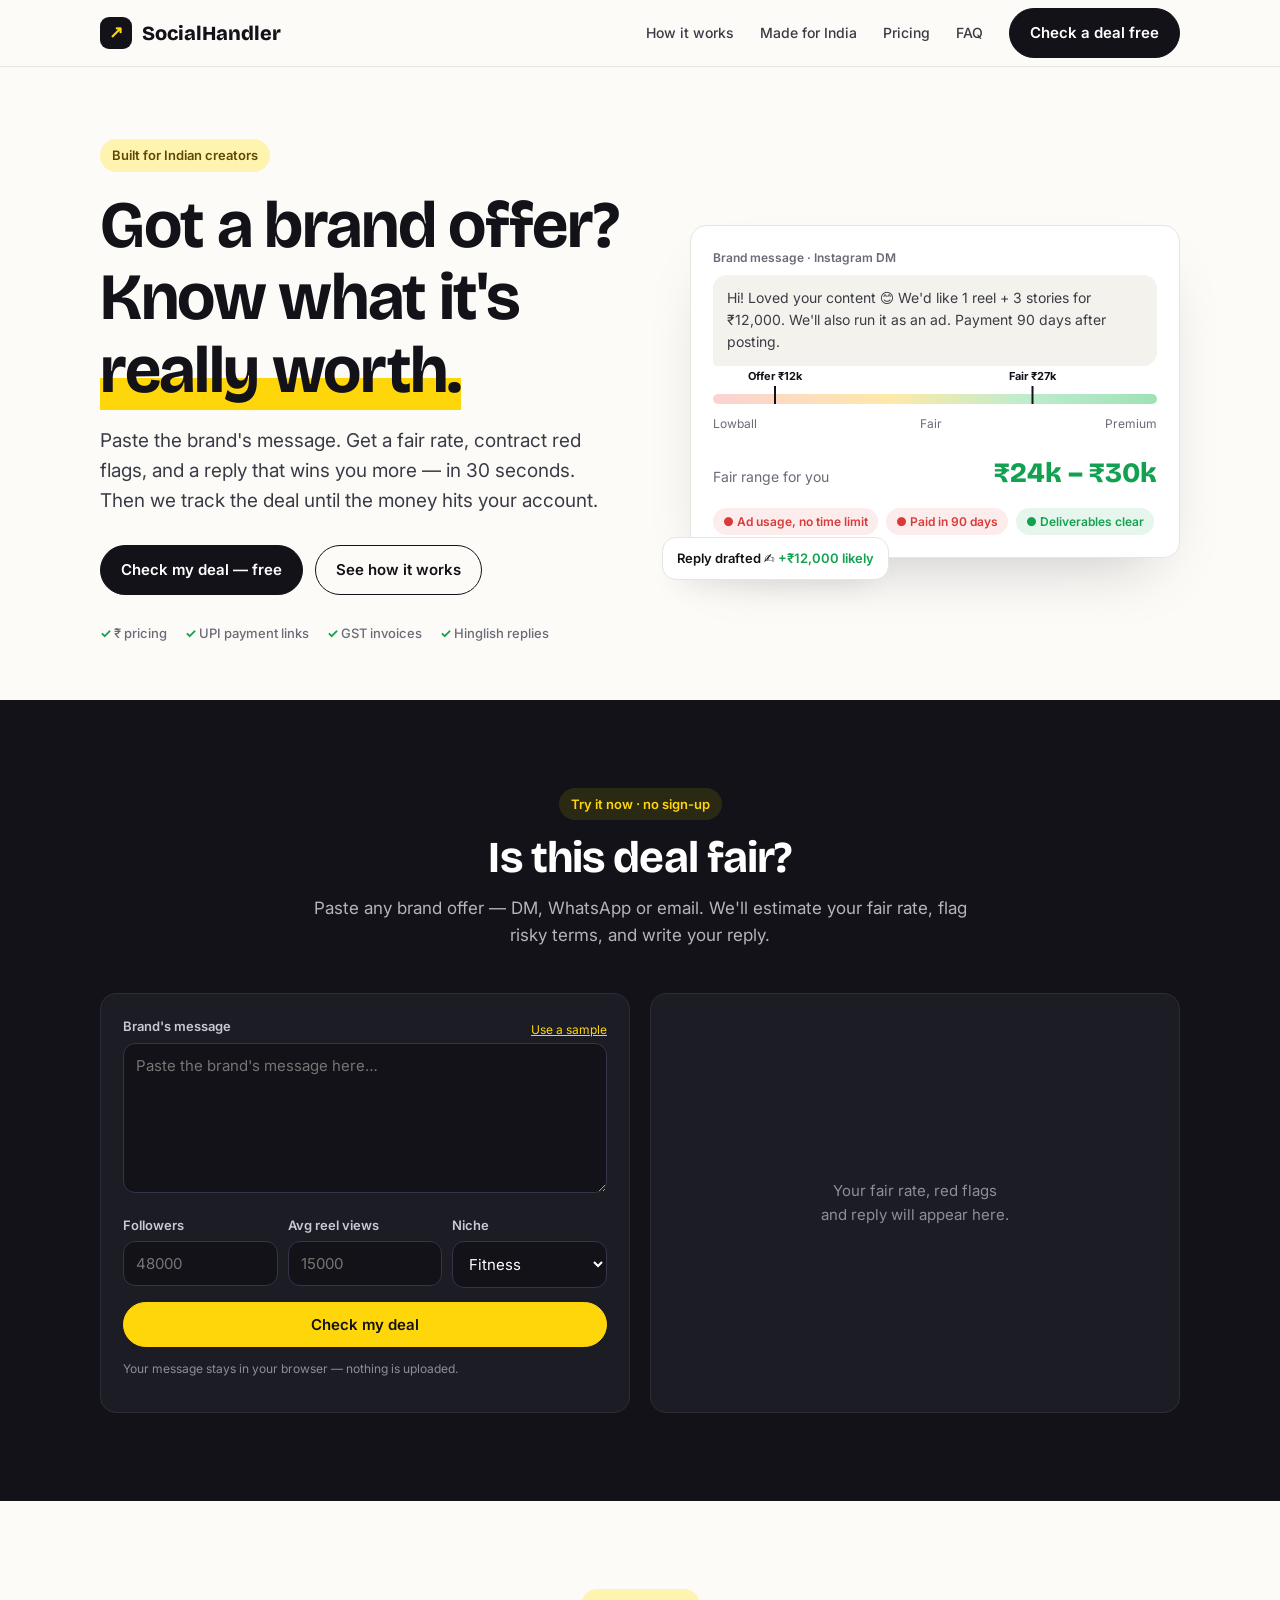
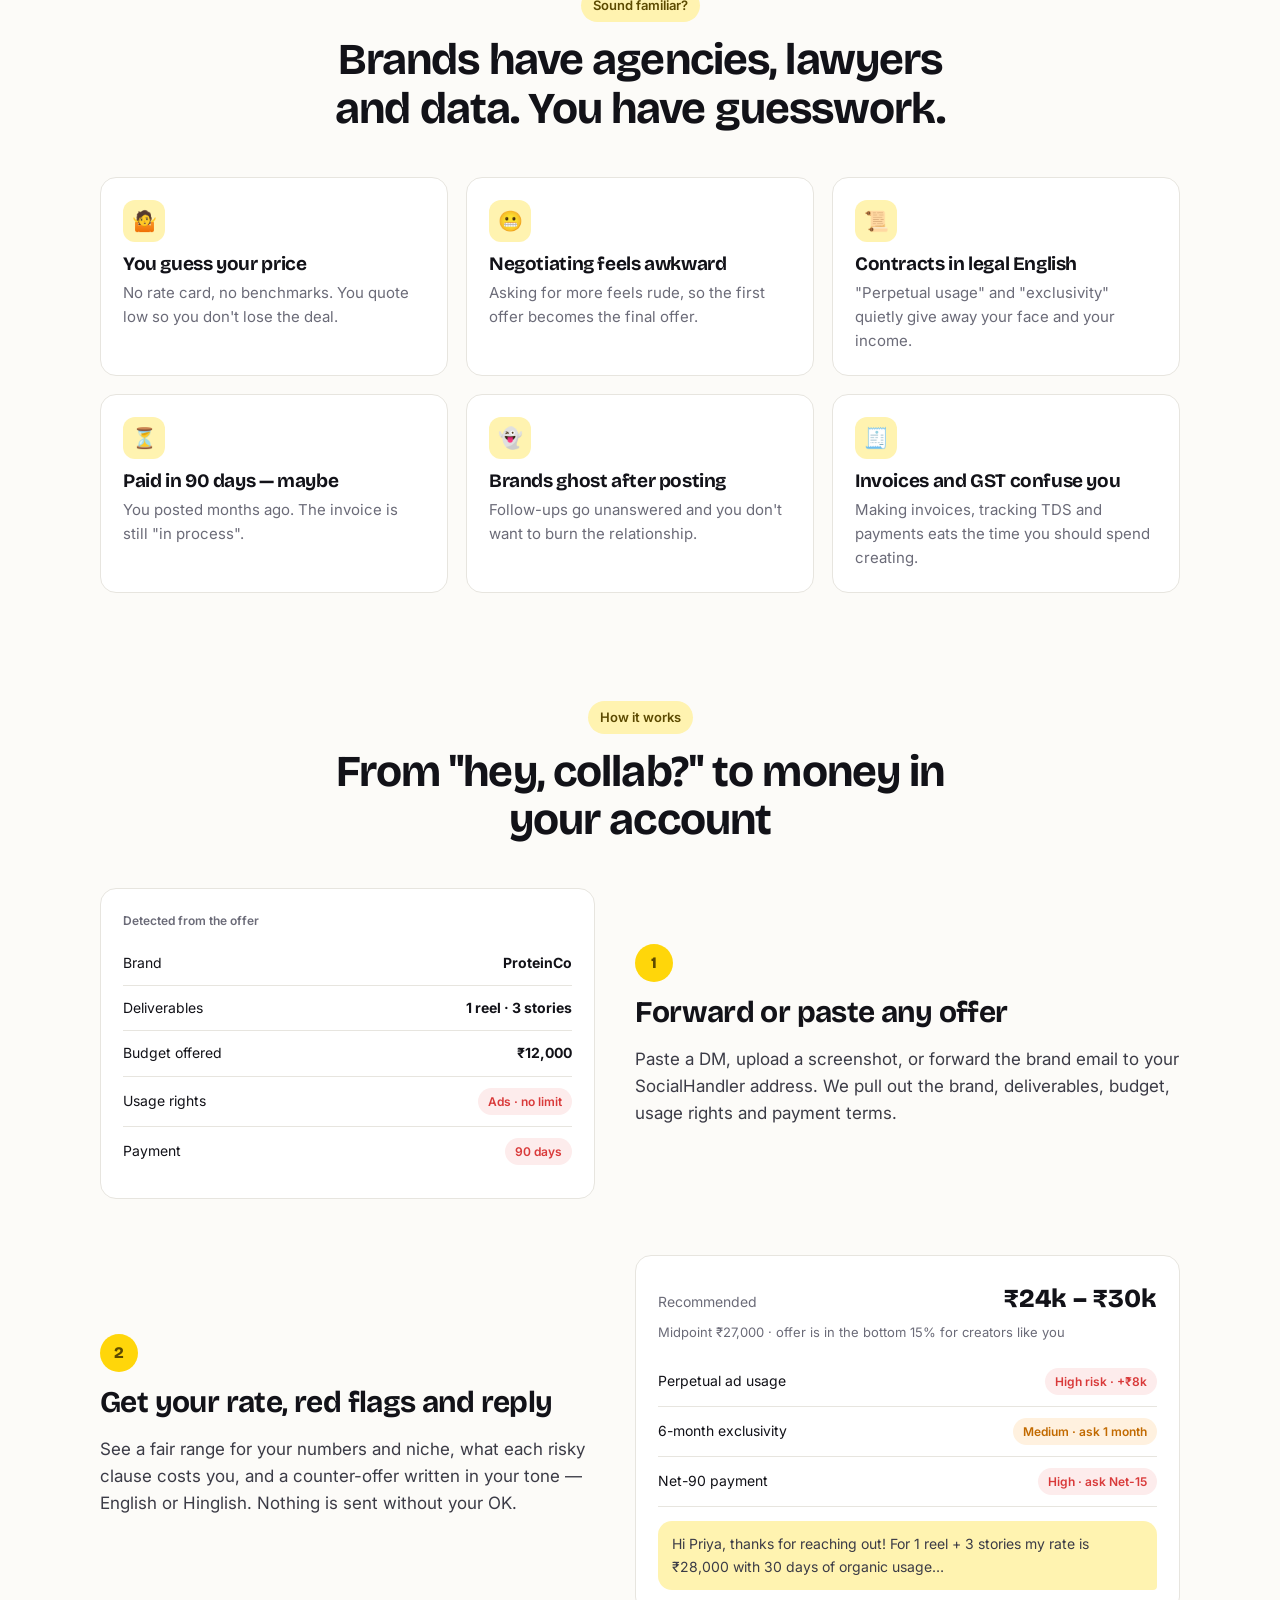
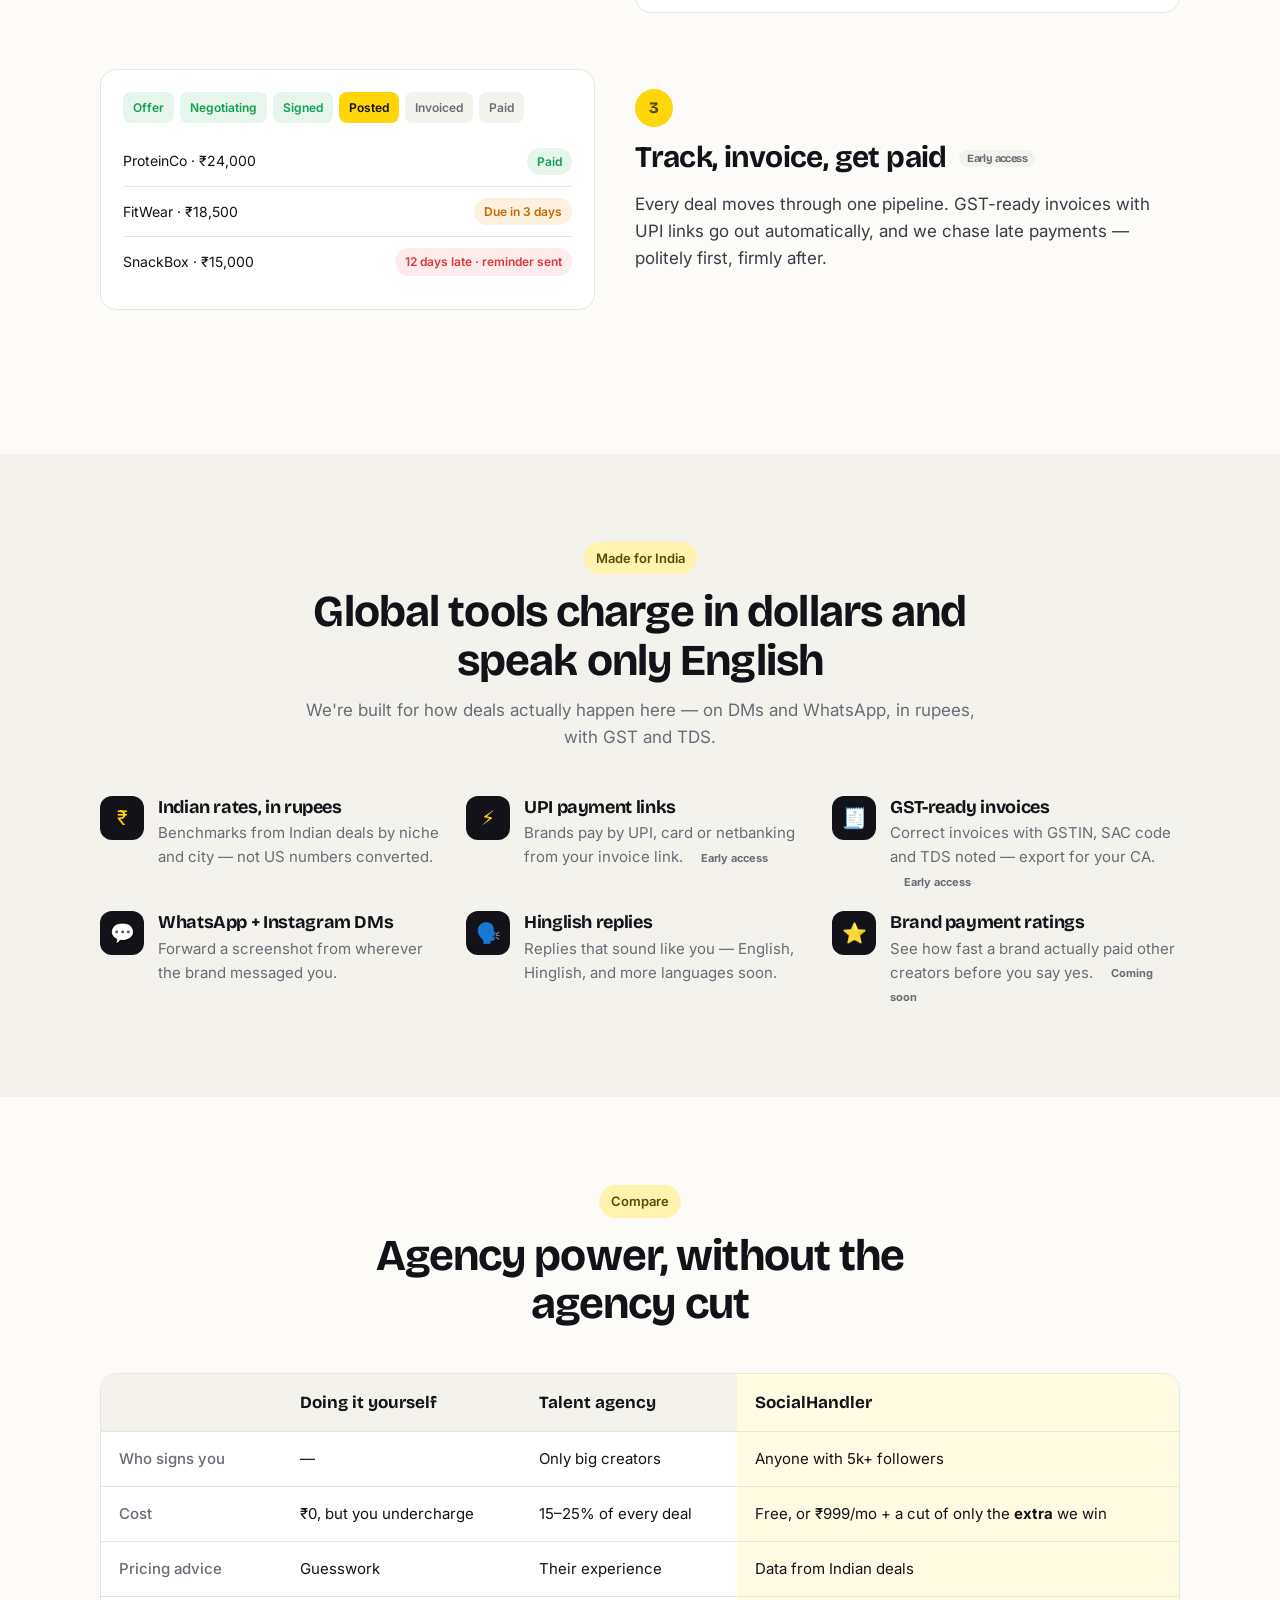
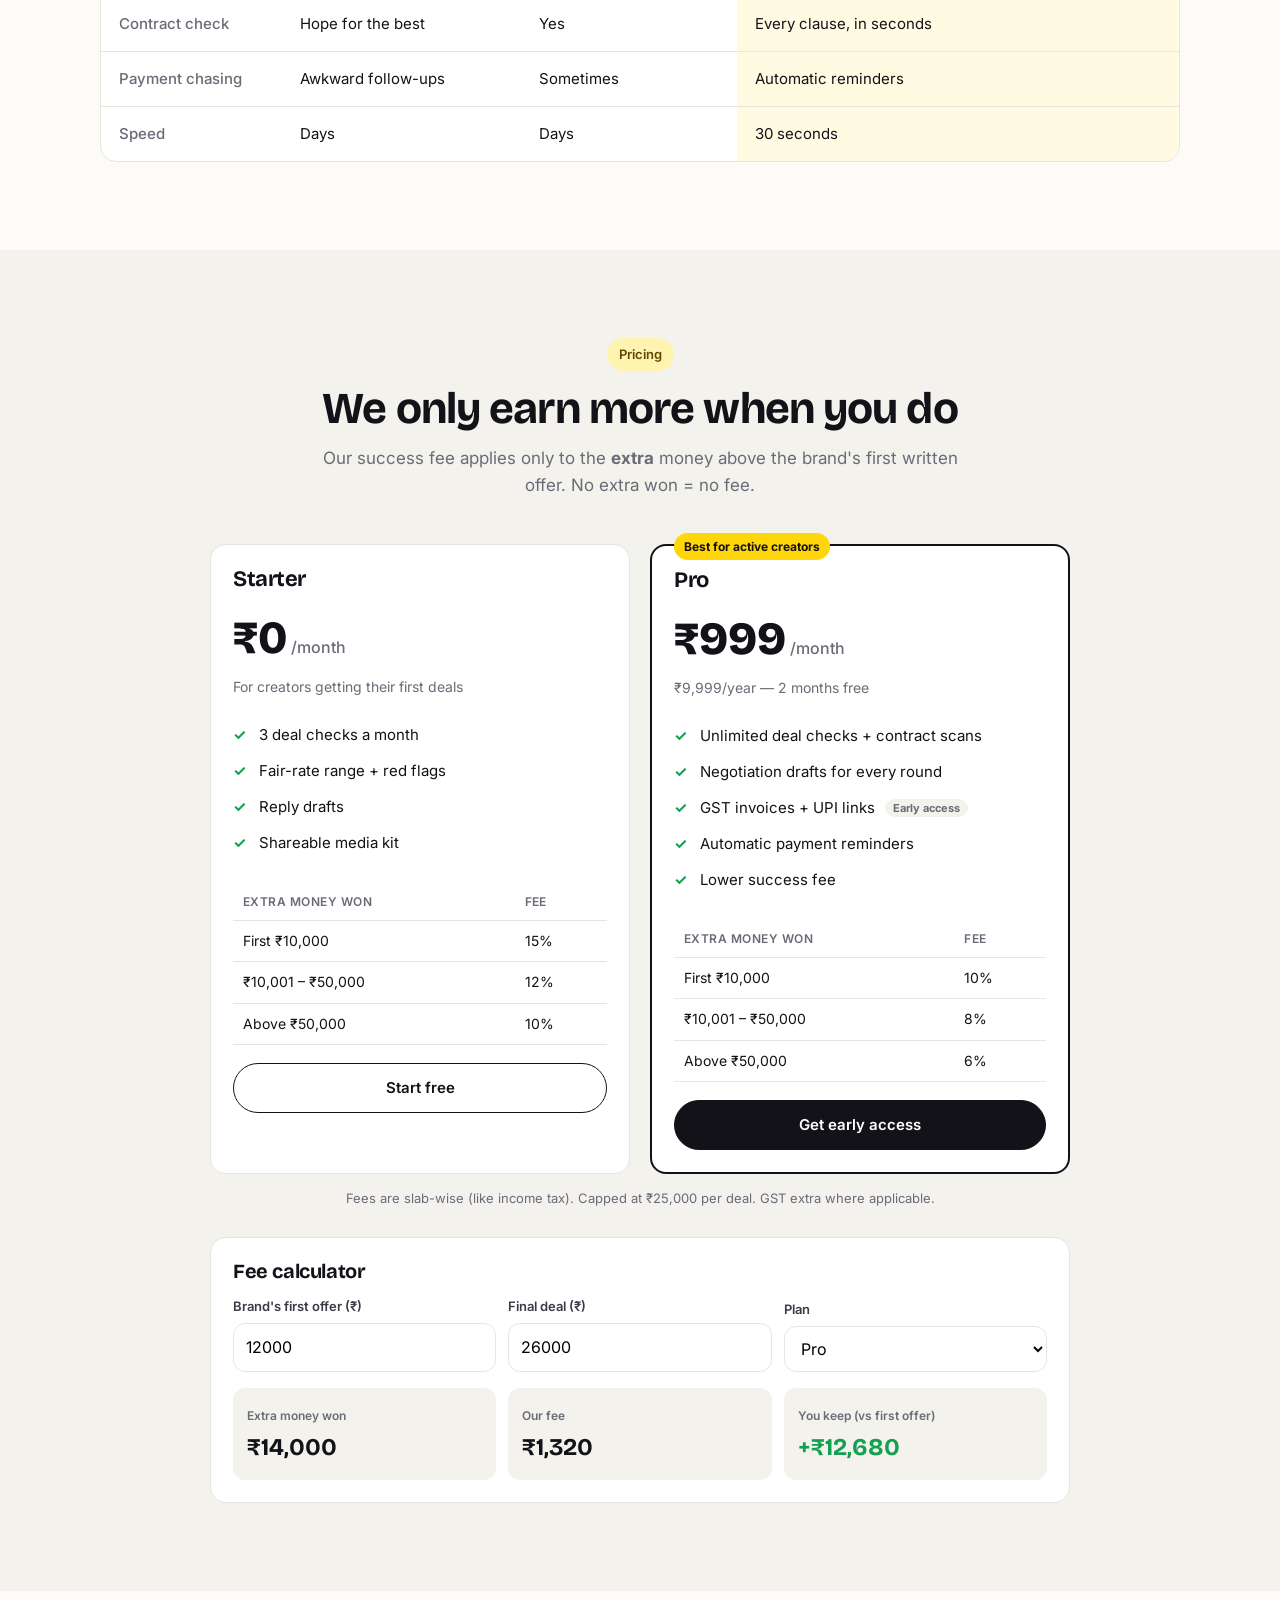
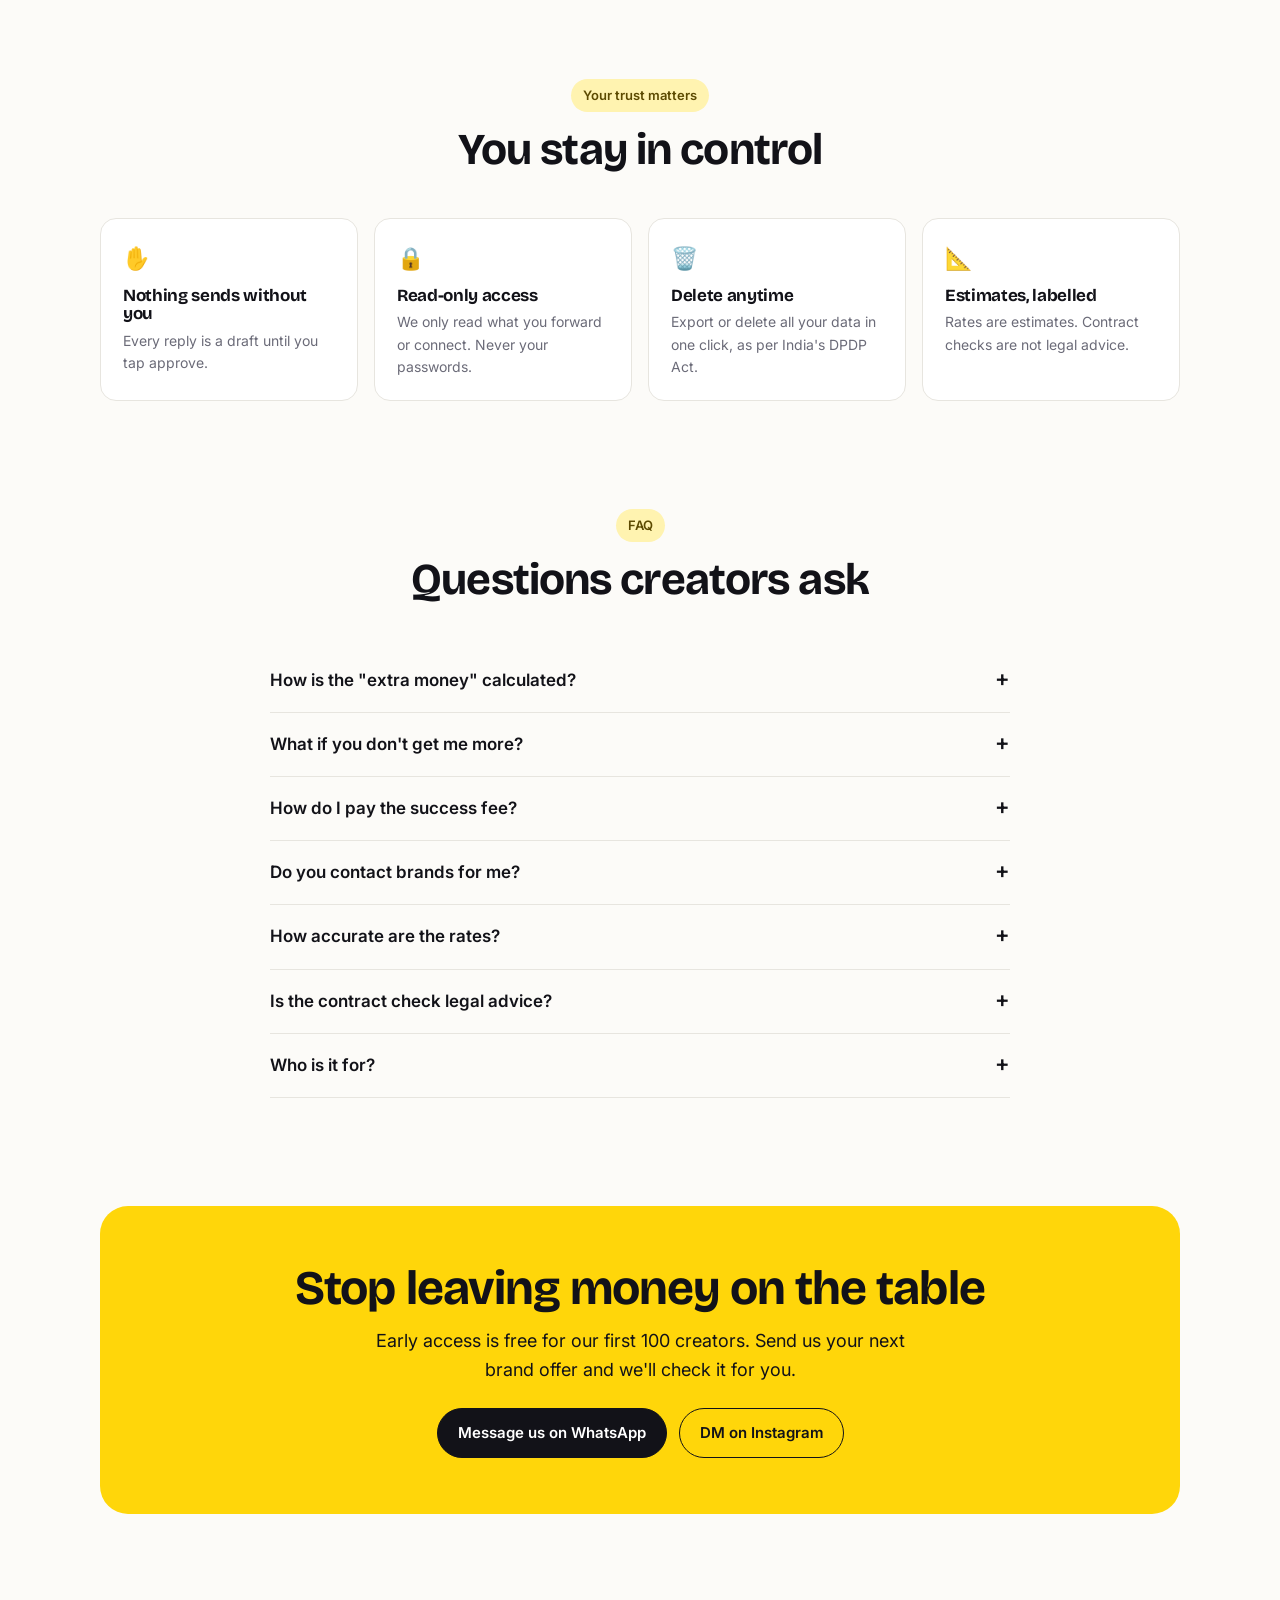
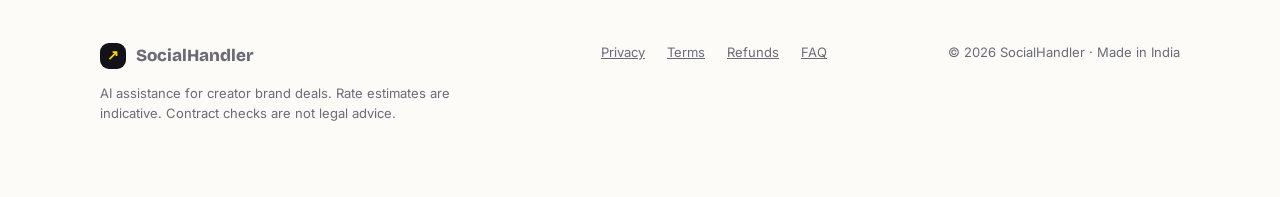
==== index.html @ 7531df29 "SocialHandler landing page with live deal checker Co-Authored-By: Claude Opus 5.5 <noreply@anthropic" ====
<!doctype html>
<html lang="en">
<head>
<meta charset="utf-8">
<meta name="viewport" content="width=device-width,initial-scale=1">
<title>SocialHandler — Your AI manager for brand deals</title>
<meta name="description" content="Paste a brand's offer. Get a fair rate, contract red flags and a reply that wins more — built for Indian creators. ₹ pricing, UPI, GST invoices, Hinglish.">
<link rel="preconnect" href="https://fonts.googleapis.com">
<link rel="preconnect" href="https://fonts.gstatic.com" crossorigin>
<link href="https://fonts.googleapis.com/css2?family=Bricolage+Grotesque:opsz,wght@12..96,500;12..96,700;12..96,800&family=Inter:wght@400;500;600&display=swap" rel="stylesheet">
<style>
:root{
  --ink:#121218; --ink2:#3b3b46; --mute:#6b6b78; --line:#e7e5df;
  --bg:#fcfbf8; --card:#ffffff; --soft:#f4f2ec;
  --y:#ffd60a; --y2:#fff3b0; --yd:#5c4a00;
  --g:#12a150; --gbg:#e6f6ec; --r:#d93a3a; --rbg:#fdecec; --o:#c26a00; --obg:#fff1df;
  --rad:16px;
}
*{box-sizing:border-box}
html{scroll-behavior:smooth}
body{margin:0;font-family:Inter,system-ui,sans-serif;color:var(--ink);background:var(--bg);line-height:1.6;-webkit-font-smoothing:antialiased}
h1,h2,h3{font-family:"Bricolage Grotesque",Inter,sans-serif;line-height:1.1;margin:0;letter-spacing:-.02em}
a{color:inherit}
.wrap{max-width:1120px;margin:0 auto;padding:0 20px}
.btn{display:inline-flex;align-items:center;gap:8px;font-weight:600;font-size:15px;padding:12px 20px;border-radius:999px;text-decoration:none;border:1.5px solid var(--ink);cursor:pointer;background:transparent;color:var(--ink);font-family:inherit}
.btn.pri{background:var(--ink);color:#fff}
.btn.pri:hover{background:#2a2a34}
.btn.y{background:var(--y);border-color:var(--y);color:var(--ink)}
.btn:hover{transform:translateY(-1px)}
.eyebrow{display:inline-block;font-size:13px;font-weight:600;padding:6px 12px;border-radius:999px;background:var(--y2);color:var(--yd)}
.hl{background:linear-gradient(transparent 60%,var(--y) 60%)}
section{padding:88px 0}
.sec-h{max-width:680px;margin:0 auto 44px;text-align:center}
.sec-h h2{font-size:clamp(30px,4vw,44px);margin:14px 0 12px}
.sec-h p{color:var(--mute);font-size:17px;margin:0}
.card{background:var(--card);border:1px solid var(--line);border-radius:var(--rad);padding:22px}
.chip{display:inline-flex;align-items:center;gap:6px;font-size:12px;font-weight:600;padding:4px 10px;border-radius:999px}
.chip.hi{background:var(--rbg);color:var(--r)} .chip.md{background:var(--obg);color:var(--o)} .chip.lo{background:var(--gbg);color:var(--g)}
.grid3{display:grid;grid-template-columns:repeat(3,1fr);gap:18px}
.grid2{display:grid;grid-template-columns:1fr 1fr;gap:18px}

/* nav */
nav{position:sticky;top:0;z-index:20;background:rgba(252,251,248,.88);backdrop-filter:saturate(1.4) blur(10px);border-bottom:1px solid var(--line)}
nav .wrap{display:flex;align-items:center;justify-content:space-between;height:66px}
.logo{display:flex;align-items:center;gap:10px;font-family:"Bricolage Grotesque";font-weight:800;font-size:20px;text-decoration:none}
.logo i{width:32px;height:32px;border-radius:9px;background:var(--ink);display:grid;place-items:center;font-style:normal;color:var(--y);font-size:17px}
.nl{display:flex;gap:26px;align-items:center;font-size:14px;font-weight:500}
.nl a{text-decoration:none;color:var(--ink2)}
.nl a:hover{color:var(--ink)}

/* hero */
.hero{padding:72px 0 56px}
.hero .wrap{display:grid;grid-template-columns:1.05fr .95fr;gap:48px;align-items:center}
.hero h1{font-size:clamp(40px,5.6vw,66px);margin:18px 0}
.hero p.lead{font-size:19px;color:var(--ink2);max-width:520px;margin:0 0 28px}
.cta-row{display:flex;gap:12px;flex-wrap:wrap}
.trust-row{display:flex;gap:18px;flex-wrap:wrap;margin-top:28px;font-size:13px;color:var(--mute);font-weight:500}
.trust-row span::before{content:"✓ ";color:var(--g);font-weight:700}
.hero-card{position:relative}
.hero-card .card{box-shadow:0 30px 60px -30px rgba(18,18,24,.25)}
.msg{background:var(--soft);border-radius:14px 14px 14px 4px;padding:12px 14px;font-size:14px;color:var(--ink2)}
.range-bar{position:relative;height:10px;border-radius:99px;background:linear-gradient(90deg,#fbd2d2 0%,#ffe9a8 40%,#bfeccd 70%,#9ee2b6 100%);margin:28px 0 10px}
.range-bar .pin{position:absolute;top:-26px;transform:translateX(-50%);font-size:11px;font-weight:700;white-space:nowrap}
.range-bar .pin::after{content:"";position:absolute;left:50%;top:18px;width:2px;height:18px;background:var(--ink);transform:translateX(-50%)}
.float{position:absolute;background:#fff;border:1px solid var(--line);border-radius:14px;padding:10px 14px;font-size:13px;font-weight:600;box-shadow:0 14px 30px -18px rgba(0,0,0,.3)}

/* checker */
#checker{background:var(--ink);color:#fff}
#checker .sec-h p{color:#b4b4c0}
#checker .eyebrow{background:#2a2a14;color:var(--y)}
.ck{display:grid;grid-template-columns:1fr 1fr;gap:20px}
.ck .pane{background:#1c1c25;border:1px solid #2c2c38;border-radius:var(--rad);padding:22px}
.ck label{display:block;font-size:13px;font-weight:600;color:#c9c9d4;margin:0 0 6px}
.ck textarea,.ck input,.ck select{width:100%;font-family:inherit;font-size:15px;color:#fff;background:#121218;border:1px solid #34344a;border-radius:12px;padding:12px}
.ck textarea{min-height:150px;resize:vertical}
.ck textarea:focus,.ck input:focus,.ck select:focus{outline:2px solid var(--y);border-color:transparent}
.row3{display:grid;grid-template-columns:1fr 1fr 1fr;gap:10px;margin:14px 0}
.sample{font-size:12px;color:var(--y);background:none;border:0;cursor:pointer;padding:0;font-family:inherit;text-decoration:underline}
.res-empty{display:grid;place-items:center;height:100%;min-height:300px;text-align:center;color:#8d8d9c;font-size:15px}
.big{font-family:"Bricolage Grotesque";font-size:34px;font-weight:800}
.kv{display:flex;justify-content:space-between;font-size:14px;color:#c9c9d4;padding:6px 0}
.kv b{color:#fff}
.flag{display:flex;gap:10px;align-items:flex-start;font-size:14px;padding:10px 12px;border-radius:12px;background:#24242f;margin-bottom:8px}
.reply{background:#121218;border:1px solid #34344a;border-radius:12px;padding:14px;font-size:14px;white-space:pre-wrap;color:#e8e8ef}
.tabs{display:flex;gap:6px;margin:16px 0 8px}
.tabs button{font-family:inherit;font-size:12px;font-weight:600;padding:6px 12px;border-radius:99px;border:1px solid #3a3a4c;background:transparent;color:#c9c9d4;cursor:pointer}
.tabs button.on{background:var(--y);color:var(--ink);border-color:var(--y)}
.note{font-size:12px;color:#8d8d9c;margin-top:12px}
.err{color:#ff8080;font-size:13px;margin-top:8px;display:none}

/* pains */
.pain h3{font-size:19px;margin:12px 0 6px}
.pain p{color:var(--mute);font-size:15px;margin:0}
.pain .ic{width:42px;height:42px;border-radius:12px;background:var(--y2);display:grid;place-items:center;font-size:20px}

/* steps */
.step{display:grid;grid-template-columns:1fr 1.1fr;gap:40px;align-items:center;margin-bottom:56px}
.step:nth-child(even) .txt{order:2}
.step .num{font-family:"Bricolage Grotesque";font-weight:800;color:var(--yd);background:var(--y);width:38px;height:38px;border-radius:50%;display:grid;place-items:center}
.step h3{font-size:30px;margin:14px 0 10px}
.step p{color:var(--ink2);font-size:17px}
.pipe{display:flex;gap:6px;flex-wrap:wrap}
.pipe span{font-size:12px;font-weight:600;padding:6px 10px;border-radius:8px;background:var(--soft);color:var(--mute)}
.pipe span.done{background:var(--gbg);color:var(--g)} .pipe span.now{background:var(--y);color:var(--ink)}
.li{display:flex;justify-content:space-between;align-items:center;padding:11px 0;border-bottom:1px solid var(--line);font-size:14px}
.li:last-child{border:0}

/* india */
#india{background:var(--soft)}
.feat{display:flex;gap:14px}
.feat .ic{flex:none;width:44px;height:44px;border-radius:12px;background:var(--ink);color:var(--y);display:grid;place-items:center;font-size:20px}
.feat h3{font-size:18px;margin:2px 0 4px}
.feat p{margin:0;color:var(--mute);font-size:15px}

/* compare */
table.cmp{width:100%;border-collapse:separate;border-spacing:0;background:#fff;border:1px solid var(--line);border-radius:var(--rad);overflow:hidden;font-size:15px}
.cmp th,.cmp td{padding:15px 18px;text-align:left;border-bottom:1px solid var(--line)}
.cmp tr:last-child td{border-bottom:0}
.cmp th{font-family:"Bricolage Grotesque";font-size:17px;background:var(--soft)}
.cmp th.us,.cmp td.us{background:#fffbe3}
.cmp td:first-child{color:var(--mute);font-weight:500}

/* pricing */
.plans{display:grid;grid-template-columns:1fr 1fr;gap:20px;max-width:860px;margin:0 auto}
.plan{position:relative}
.plan.feat2{border:2px solid var(--ink)}
.plan .tag{position:absolute;top:-13px;left:22px;background:var(--y);font-size:12px;font-weight:700;padding:4px 10px;border-radius:99px}
.plan h3{font-size:22px}
.price{font-family:"Bricolage Grotesque";font-size:46px;font-weight:800;margin:10px 0 2px}
.price small{font-size:16px;color:var(--mute);font-weight:500;font-family:Inter}
.plan ul{padding:0;list-style:none;margin:18px 0 22px;font-size:15px}
.plan li{padding:6px 0 6px 26px;position:relative}
.plan li::before{content:"✓";position:absolute;left:0;color:var(--g);font-weight:700}
.slab{width:100%;border-collapse:collapse;font-size:14px;margin-top:6px}
.slab td,.slab th{padding:9px 10px;border-bottom:1px solid var(--line);text-align:left}
.slab th{font-size:12px;color:var(--mute);font-weight:600;text-transform:uppercase;letter-spacing:.04em}
.calc{max-width:860px;margin:28px auto 0}
.calc .in{display:grid;grid-template-columns:1fr 1fr 1fr;gap:12px;align-items:end}
.calc label{font-size:13px;font-weight:600;color:var(--ink2);display:block;margin-bottom:6px}
.calc input,.calc select{width:100%;font:inherit;padding:11px 12px;border:1px solid var(--line);border-radius:12px;background:#fff}
.calc .out{display:grid;grid-template-columns:repeat(3,1fr);gap:12px;margin-top:16px}
.calc .out div{background:var(--soft);border-radius:12px;padding:14px}
.calc .out span{font-size:12px;color:var(--mute);font-weight:600}
.calc .out b{display:block;font-family:"Bricolage Grotesque";font-size:24px}

/* trust + faq */
.tr{display:grid;grid-template-columns:repeat(4,1fr);gap:16px}
.tr .card h3{font-size:17px;margin:10px 0 6px}
.tr .card p{margin:0;font-size:14px;color:var(--mute)}
details{border-bottom:1px solid var(--line);padding:18px 0}
summary{cursor:pointer;font-weight:600;font-size:17px;list-style:none;display:flex;justify-content:space-between}
summary::after{content:"+";font-size:22px;line-height:1}
details[open] summary::after{content:"–"}
details p{color:var(--ink2);margin:10px 0 0}
.final{background:var(--y);border-radius:28px;padding:56px 28px;text-align:center}
.final h2{font-size:clamp(30px,4.5vw,48px);margin-bottom:12px}
footer{padding:40px 0 60px;font-size:13px;color:var(--mute)}
footer .wrap{display:flex;justify-content:space-between;gap:24px;flex-wrap:wrap}
.ea{font-size:11px;font-weight:700;background:var(--soft);color:var(--mute);padding:2px 8px;border-radius:99px;margin-left:6px;vertical-align:middle}

@media (max-width:900px){
  .hero .wrap,.ck,.step,.grid2,.plans{grid-template-columns:1fr}
  .step:nth-child(even) .txt{order:0}
  .grid3,.tr{grid-template-columns:1fr 1fr}
  .nl a:not(.btn){display:none}
  .float{display:none}
  .calc .in,.calc .out{grid-template-columns:1fr}
}
@media (max-width:560px){
  .grid3,.tr,.row3{grid-template-columns:1fr}
  .nl .btn{padding:9px 14px;font-size:13px;white-space:nowrap}
  .logo{font-size:18px}
  .kv{flex-wrap:wrap;gap:2px 10px}
  .kv .big{font-size:22px !important}
  section{padding:64px 0}
  .cmp th,.cmp td{padding:11px 10px;font-size:13px}
}
</style>
</head>
<body>

<nav><div class="wrap">
  <a class="logo" href="#"><i>↗</i>SocialHandler</a>
  <div class="nl">
    <a href="#how">How it works</a><a href="#india">Made for India</a><a href="#pricing">Pricing</a><a href="#faq">FAQ</a>
    <a class="btn pri" href="#checker">Check a deal free</a>
  </div>
</div></nav>

<!-- HERO -->
<header class="hero"><div class="wrap">
  <div>
    <span class="eyebrow">Built for Indian creators</span>
    <h1>Got a brand offer? Know what it's <span class="hl">really worth.</span></h1>
    <p class="lead">Paste the brand's message. Get a fair rate, contract red flags, and a reply that wins you more — in 30 seconds. Then we track the deal until the money hits your account.</p>
    <div class="cta-row">
      <a class="btn pri" href="#checker">Check my deal — free</a>
      <a class="btn" href="#how">See how it works</a>
    </div>
    <div class="trust-row"><span>₹ pricing</span><span>UPI payment links</span><span>GST invoices</span><span>Hinglish replies</span></div>
  </div>
  <div class="hero-card">
    <div class="card">
      <div style="font-size:12px;font-weight:600;color:var(--mute);margin-bottom:8px">Brand message · Instagram DM</div>
      <div class="msg">Hi! Loved your content 😊 We'd like 1 reel + 3 stories for ₹12,000. We'll also run it as an ad. Payment 90 days after posting.</div>
      <div class="range-bar">
        <span class="pin" style="left:14%">Offer ₹12k</span>
        <span class="pin" style="left:72%">Fair ₹27k</span>
      </div>
      <div style="display:flex;justify-content:space-between;font-size:12px;color:var(--mute)"><span>Lowball</span><span>Fair</span><span>Premium</span></div>
      <div style="display:flex;justify-content:space-between;align-items:baseline;margin:18px 0 12px">
        <span style="color:var(--mute);font-size:14px">Fair range for you</span>
        <span style="font-family:'Bricolage Grotesque';font-size:28px;font-weight:800;color:var(--g)">₹24k – ₹30k</span>
      </div>
      <div style="display:flex;gap:8px;flex-wrap:wrap">
        <span class="chip hi">● Ad usage, no time limit</span>
        <span class="chip hi">● Paid in 90 days</span>
        <span class="chip lo">● Deliverables clear</span>
      </div>
    </div>
    <div class="float" style="left:-28px;bottom:-22px">Reply drafted ✍️ <span style="color:var(--g)">+₹12,000 likely</span></div>
  </div>
</div></header>

<!-- LIVE CHECKER -->
<section id="checker"><div class="wrap">
  <div class="sec-h">
    <span class="eyebrow">Try it now · no sign-up</span>
    <h2>Is this deal fair?</h2>
    <p>Paste any brand offer — DM, WhatsApp or email. We'll estimate your fair rate, flag risky terms, and write your reply.</p>
  </div>
  <div class="ck">
    <div class="pane">
      <div style="display:flex;justify-content:space-between;align-items:center"><label for="offer">Brand's message</label><button class="sample" id="sampleBtn" type="button">Use a sample</button></div>
      <textarea id="offer" placeholder="Paste the brand's message here…"></textarea>
      <div class="row3">
        <div><label for="fol">Followers</label><input id="fol" type="number" min="0" placeholder="48000"></div>
        <div><label for="views">Avg reel views</label><input id="views" type="number" min="0" placeholder="15000"></div>
        <div><label for="niche">Niche</label>
          <select id="niche">
            <option value="550">Fitness</option><option value="600">Beauty</option><option value="550">Fashion</option>
            <option value="450">Food</option><option value="700">Tech</option><option value="900">Finance</option>
            <option value="500">Travel</option><option value="600">Education</option><option value="450">Lifestyle</option>
            <option value="350">Comedy / entertainment</option>
          </select></div>
      </div>
      <button class="btn y" id="runBtn" type="button" style="width:100%;justify-content:center">Check my deal</button>
      <div class="err" id="err"></div>
      <p class="note">Your message stays in your browser — nothing is uploaded.</p>
    </div>
    <div class="pane" id="result"><div class="res-empty">Your fair rate, red flags<br>and reply will appear here.</div></div>
  </div>
</div></section>

<!-- PAINS -->
<section><div class="wrap">
  <div class="sec-h"><span class="eyebrow">Sound familiar?</span><h2>Brands have agencies, lawyers and data. You have guesswork.</h2></div>
  <div class="grid3">
    <div class="card pain"><div class="ic">🤷</div><h3>You guess your price</h3><p>No rate card, no benchmarks. You quote low so you don't lose the deal.</p></div>
    <div class="card pain"><div class="ic">😬</div><h3>Negotiating feels awkward</h3><p>Asking for more feels rude, so the first offer becomes the final offer.</p></div>
    <div class="card pain"><div class="ic">📜</div><h3>Contracts in legal English</h3><p>"Perpetual usage" and "exclusivity" quietly give away your face and your income.</p></div>
    <div class="card pain"><div class="ic">⏳</div><h3>Paid in 90 days — maybe</h3><p>You posted months ago. The invoice is still "in process".</p></div>
    <div class="card pain"><div class="ic">👻</div><h3>Brands ghost after posting</h3><p>Follow-ups go unanswered and you don't want to burn the relationship.</p></div>
    <div class="card pain"><div class="ic">🧾</div><h3>Invoices and GST confuse you</h3><p>Making invoices, tracking TDS and payments eats the time you should spend creating.</p></div>
  </div>
</div></section>

<!-- HOW -->
<section id="how" style="padding-top:20px"><div class="wrap">
  <div class="sec-h"><span class="eyebrow">How it works</span><h2>From "hey, collab?" to money in your account</h2></div>

  <div class="step">
    <div class="txt"><div class="num">1</div><h3>Forward or paste any offer</h3><p>Paste a DM, upload a screenshot, or forward the brand email to your SocialHandler address. We pull out the brand, deliverables, budget, usage rights and payment terms.</p></div>
    <div class="card">
      <div style="font-size:12px;font-weight:600;color:var(--mute);margin-bottom:10px">Detected from the offer</div>
      <div class="li"><span>Brand</span><b>ProteinCo</b></div>
      <div class="li"><span>Deliverables</span><b>1 reel · 3 stories</b></div>
      <div class="li"><span>Budget offered</span><b>₹12,000</b></div>
      <div class="li"><span>Usage rights</span><span class="chip hi">Ads · no limit</span></div>
      <div class="li"><span>Payment</span><span class="chip hi">90 days</span></div>
    </div>
  </div>

  <div class="step">
    <div class="txt"><div class="num">2</div><h3>Get your rate, red flags and reply</h3><p>See a fair range for your numbers and niche, what each risky clause costs you, and a counter-offer written in your tone — English or Hinglish. Nothing is sent without your OK.</p></div>
    <div class="card">
      <div style="display:flex;justify-content:space-between;align-items:baseline"><span style="color:var(--mute);font-size:14px">Recommended</span><span style="font-family:'Bricolage Grotesque';font-weight:800;font-size:26px">₹24k – ₹30k</span></div>
      <div style="font-size:13px;color:var(--mute);margin:2px 0 14px">Midpoint ₹27,000 · offer is in the bottom 15% for creators like you</div>
      <div class="li"><span>Perpetual ad usage</span><span class="chip hi">High risk · +₹8k</span></div>
      <div class="li"><span>6-month exclusivity</span><span class="chip md">Medium · ask 1 month</span></div>
      <div class="li"><span>Net-90 payment</span><span class="chip hi">High · ask Net-15</span></div>
      <div class="msg" style="margin-top:14px;border-radius:14px 14px 4px 14px;background:var(--y2)">Hi Priya, thanks for reaching out! For 1 reel + 3 stories my rate is ₹28,000 with 30 days of organic usage…</div>
    </div>
  </div>

  <div class="step">
    <div class="txt"><div class="num">3</div><h3>Track, invoice, get paid <span class="ea">Early access</span></h3><p>Every deal moves through one pipeline. GST-ready invoices with UPI links go out automatically, and we chase late payments — politely first, firmly after.</p></div>
    <div class="card">
      <div class="pipe" style="margin-bottom:14px"><span class="done">Offer</span><span class="done">Negotiating</span><span class="done">Signed</span><span class="now">Posted</span><span>Invoiced</span><span>Paid</span></div>
      <div class="li"><span>ProteinCo · ₹24,000</span><span class="chip lo">Paid</span></div>
      <div class="li"><span>FitWear · ₹18,500</span><span class="chip md">Due in 3 days</span></div>
      <div class="li"><span>SnackBox · ₹15,000</span><span class="chip hi">12 days late · reminder sent</span></div>
    </div>
  </div>
</div></section>

<!-- INDIA -->
<section id="india"><div class="wrap">
  <div class="sec-h"><span class="eyebrow">Made for India</span><h2>Global tools charge in dollars and speak only English</h2><p>We're built for how deals actually happen here — on DMs and WhatsApp, in rupees, with GST and TDS.</p></div>
  <div class="grid3">
    <div class="feat"><div class="ic">₹</div><div><h3>Indian rates, in rupees</h3><p>Benchmarks from Indian deals by niche and city — not US numbers converted.</p></div></div>
    <div class="feat"><div class="ic">⚡</div><div><h3>UPI payment links</h3><p>Brands pay by UPI, card or netbanking from your invoice link. <span class="ea">Early access</span></p></div></div>
    <div class="feat"><div class="ic">🧾</div><div><h3>GST-ready invoices</h3><p>Correct invoices with GSTIN, SAC code and TDS noted — export for your CA. <span class="ea">Early access</span></p></div></div>
    <div class="feat"><div class="ic">💬</div><div><h3>WhatsApp + Instagram DMs</h3><p>Forward a screenshot from wherever the brand messaged you.</p></div></div>
    <div class="feat"><div class="ic">🗣️</div><div><h3>Hinglish replies</h3><p>Replies that sound like you — English, Hinglish, and more languages soon.</p></div></div>
    <div class="feat"><div class="ic">⭐</div><div><h3>Brand payment ratings</h3><p>See how fast a brand actually paid other creators before you say yes. <span class="ea">Coming soon</span></p></div></div>
  </div>
</div></section>

<!-- COMPARE -->
<section><div class="wrap">
  <div class="sec-h"><span class="eyebrow">Compare</span><h2>Agency power, without the agency cut</h2></div>
  <table class="cmp">
    <tr><th></th><th>Doing it yourself</th><th>Talent agency</th><th class="us">SocialHandler</th></tr>
    <tr><td>Who signs you</td><td>—</td><td>Only big creators</td><td class="us">Anyone with 5k+ followers</td></tr>
    <tr><td>Cost</td><td>₹0, but you undercharge</td><td>15–25% of every deal</td><td class="us">Free, or ₹999/mo + a cut of only the <b>extra</b> we win</td></tr>
    <tr><td>Pricing advice</td><td>Guesswork</td><td>Their experience</td><td class="us">Data from Indian deals</td></tr>
    <tr><td>Contract check</td><td>Hope for the best</td><td>Yes</td><td class="us">Every clause, in seconds</td></tr>
    <tr><td>Payment chasing</td><td>Awkward follow-ups</td><td>Sometimes</td><td class="us">Automatic reminders</td></tr>
    <tr><td>Speed</td><td>Days</td><td>Days</td><td class="us">30 seconds</td></tr>
  </table>
</div></section>

<!-- PRICING -->
<section id="pricing" style="background:var(--soft)"><div class="wrap">
  <div class="sec-h"><span class="eyebrow">Pricing</span><h2>We only earn more when you do</h2><p>Our success fee applies only to the <b>extra</b> money above the brand's first written offer. No extra won = no fee.</p></div>
  <div class="plans">
    <div class="card plan">
      <h3>Starter</h3>
      <div class="price">₹0<small> /month</small></div>
      <div style="color:var(--mute);font-size:14px">For creators getting their first deals</div>
      <ul><li>3 deal checks a month</li><li>Fair-rate range + red flags</li><li>Reply drafts</li><li>Shareable media kit</li></ul>
      <table class="slab"><tr><th>Extra money won</th><th>Fee</th></tr>
        <tr><td>First ₹10,000</td><td>15%</td></tr><tr><td>₹10,001 – ₹50,000</td><td>12%</td></tr><tr><td>Above ₹50,000</td><td>10%</td></tr></table>
      <a class="btn" href="#checker" style="width:100%;justify-content:center;margin-top:18px">Start free</a>
    </div>
    <div class="card plan feat2">
      <span class="tag">Best for active creators</span>
      <h3>Pro</h3>
      <div class="price">₹999<small> /month</small></div>
      <div style="color:var(--mute);font-size:14px">₹9,999/year — 2 months free</div>
      <ul><li>Unlimited deal checks + contract scans</li><li>Negotiation drafts for every round</li><li>GST invoices + UPI links <span class="ea">Early access</span></li><li>Automatic payment reminders</li><li>Lower success fee</li></ul>
      <table class="slab"><tr><th>Extra money won</th><th>Fee</th></tr>
        <tr><td>First ₹10,000</td><td>10%</td></tr><tr><td>₹10,001 – ₹50,000</td><td>8%</td></tr><tr><td>Above ₹50,000</td><td>6%</td></tr></table>
      <a class="btn pri" href="#join" style="width:100%;justify-content:center;margin-top:18px">Get early access</a>
    </div>
  </div>
  <p style="text-align:center;font-size:13px;color:var(--mute);margin-top:14px">Fees are slab-wise (like income tax). Capped at ₹25,000 per deal. GST extra where applicable.</p>

  <div class="card calc">
    <h3 style="font-size:20px;margin-bottom:14px">Fee calculator</h3>
    <div class="in">
      <div><label for="cOff">Brand's first offer (₹)</label><input id="cOff" type="number" min="0" value="12000"></div>
      <div><label for="cFin">Final deal (₹)</label><input id="cFin" type="number" min="0" value="26000"></div>
      <div><label for="cPlan">Plan</label><select id="cPlan"><option value="pro">Pro</option><option value="free">Starter</option></select></div>
    </div>
    <div class="out">
      <div><span>Extra money won</span><b id="oUp">—</b></div>
      <div><span>Our fee</span><b id="oFee">—</b></div>
      <div><span>You keep (vs first offer)</span><b id="oKeep" style="color:var(--g)">—</b></div>
    </div>
  </div>
</div></section>

<!-- TRUST -->
<section><div class="wrap">
  <div class="sec-h"><span class="eyebrow">Your trust matters</span><h2>You stay in control</h2></div>
  <div class="tr">
    <div class="card"><div style="font-size:22px">✋</div><h3>Nothing sends without you</h3><p>Every reply is a draft until you tap approve.</p></div>
    <div class="card"><div style="font-size:22px">🔒</div><h3>Read-only access</h3><p>We only read what you forward or connect. Never your passwords.</p></div>
    <div class="card"><div style="font-size:22px">🗑️</div><h3>Delete anytime</h3><p>Export or delete all your data in one click, as per India's DPDP Act.</p></div>
    <div class="card"><div style="font-size:22px">📐</div><h3>Estimates, labelled</h3><p>Rates are estimates. Contract checks are not legal advice.</p></div>
  </div>
</div></section>

<!-- FAQ -->
<section id="faq" style="padding-top:20px"><div class="wrap" style="max-width:780px">
  <div class="sec-h"><span class="eyebrow">FAQ</span><h2>Questions creators ask</h2></div>
  <details><summary>How is the "extra money" calculated?</summary><p>It's the final signed amount minus the brand's first written offer — saved the moment you paste or forward it. If the brand asked for your rate first, we use the rate you tell us you'd have quoted, recorded before we negotiate.</p></details>
  <details><summary>What if you don't get me more?</summary><p>Then you pay no success fee. On Pro you pay only the ₹999 subscription.</p></details>
  <details><summary>How do I pay the success fee?</summary><p>The brand pays you directly — the money never sits with us. Once the brand pays, we send you a GST invoice for our fee, payable by UPI or card.</p></details>
  <details><summary>Do you contact brands for me?</summary><p>We draft every reply in your tone; you approve and send. Auto-send for routine follow-ups is optional.</p></details>
  <details><summary>How accurate are the rates?</summary><p>They're estimates based on your views, niche, deliverables and usage rights, and they improve as more Indian deals are added. Always use your judgement.</p></details>
  <details><summary>Is the contract check legal advice?</summary><p>No. It highlights common risky terms. For high-value or complex contracts, consult a lawyer.</p></details>
  <details><summary>Who is it for?</summary><p>Creators on Instagram and YouTube with roughly 5k–500k followers, UGC creators, and small agencies managing creators.</p></details>
</div></section>

<!-- FINAL CTA -->
<section id="join" style="padding-top:20px"><div class="wrap">
  <div class="final">
    <h2>Stop leaving money on the table</h2>
    <p style="font-size:18px;max-width:560px;margin:0 auto 24px">Early access is free for our first 100 creators. Send us your next brand offer and we'll check it for you.</p>
    <div class="cta-row" style="justify-content:center">
      <a class="btn pri" id="waBtn" href="#" target="_blank" rel="noopener">Message us on WhatsApp</a>
      <a class="btn" id="igBtn" href="#" target="_blank" rel="noopener">DM on Instagram</a>
    </div>
  </div>
</div></section>

<footer><div class="wrap">
  <div><a class="logo" href="#" style="font-size:17px"><i style="width:26px;height:26px;font-size:14px">↗</i>SocialHandler</a><p style="max-width:380px">AI assistance for creator brand deals. Rate estimates are indicative. Contract checks are not legal advice.</p></div>
  <div style="display:flex;gap:22px"><a href="#">Privacy</a><a href="#">Terms</a><a href="#">Refunds</a><a href="#faq">FAQ</a></div>
  <div>© <span id="yr"></span> SocialHandler · Made in India</div>
</div></footer>

<script>
/* ---- edit these before launch ---- */
const CONFIG = {
  whatsapp: "91XXXXXXXXXX",          // your WhatsApp number with country code, no +
  instagram: "isthisdealfair",
};

document.getElementById('yr').textContent = new Date().getFullYear();
document.getElementById('waBtn').href = `https://wa.me/${CONFIG.whatsapp}?text=${encodeURIComponent("Hi SocialHandler! I want early access. Here's a brand offer I got:")}`;
document.getElementById('igBtn').href = `https://ig.me/m/${CONFIG.instagram}`;

const inr = n => "₹" + Math.round(n).toLocaleString("en-IN");
const short = n => n >= 100000 ? "₹" + (n/100000).toFixed(n%100000?1:0) + "L" : n >= 1000 ? "₹" + Math.round(n/1000) + "k" : inr(n);

/* ---- deal checker (runs fully in the browser) ---- */
const SAMPLE = "Hi! Loved your content 😊 We're ProteinCo and would like 1 reel + 3 stories for ₹12,000. We'll also use the reel in our paid ads. Exclusivity for 6 months in the nutrition category. Payment is Net 90 after posting.";
document.getElementById('sampleBtn').onclick = () => {
  offer.value = SAMPLE; fol.value = 48000; views.value = 15000; niche.selectedIndex = 0; hideErr();
};
const errEl = document.getElementById('err');
function showErr(m){ errEl.textContent = m; errEl.style.display = 'block'; }
function hideErr(){ errEl.style.display = 'none'; }
[offer, fol, views].forEach(el => el.addEventListener('input', hideErr));

function parseAmount(t){
  const re = /(?:₹|rs\.?|inr)\s*([\d,]+(?:\.\d+)?)\s*(k|l|lakh|lakhs)?|([\d,]+(?:\.\d+)?)\s*(k|l|lakh|lakhs)?\s*(?:rupees|rs|inr|\/-)/gi;
  let m, best = 0;
  while ((m = re.exec(t))){
    let n = parseFloat((m[1]||m[3]).replace(/,/g,''));
    const u = (m[2]||m[4]||'').toLowerCase();
    if (u === 'k') n *= 1000; else if (u.startsWith('l')) n *= 100000;
    if (n > best) best = n;
  }
  return best;
}
function count(t, re){ const m = t.match(re); if(!m) return 0; const n = parseInt(m[1]); return isNaN(n) ? 1 : n; }

function analyse(){
  const t = offer.value.trim(), tl = t.toLowerCase();
  const followers = +fol.value || 0;
  let v = +views.value || 0;
  if (t.length < 15) return showErr("Paste the brand's message first.");
  if (!followers && !v) return showErr("Add your followers or average reel views.");
  if (!v) v = followers * 0.25;

  const reels = count(tl, /(\d+)?\s*(?:x\s*)?reels?\b/) ;
  const stories = count(tl, /(\d+)?\s*(?:x\s*)?stor(?:y|ies)\b/);
  const posts = count(tl, /(\d+)?\s*(?:x\s*)?(?:static\s*)?posts?\b/);
  const shorts = count(tl, /(\d+)?\s*(?:x\s*)?(?:youtube\s*)?(?:shorts|videos?)\b/);
  const units = Math.max(1, reels + shorts) + stories*0.25 + posts*0.7;

  const cpm = +niche.value;                       // ₹ per 1,000 avg views
  let base = Math.max(v/1000*cpm, followers*0.05) * units;

  const flags = []; let add = 0;
  if (/(perpetual|forever|lifetime|unlimited|in perpetuity)/.test(tl)) { flags.push(["hi","Usage rights forever","Limit to 30–90 days, or charge extra."]); add += .5; }
  else if (/(paid ads?|ads?\b|whitelist|boost|dark post|meta ads|partnership ads)/.test(tl)) { flags.push(["hi","Paid ad usage included","Ad usage is a separate fee — usually +30–50%."]); add += .35; }
  const ex = tl.match(/exclusiv\w*[^.]{0,40}?(\d+)\s*(month|week)/) || tl.match(/(\d+)\s*(month|week)s?[^.]{0,30}exclusiv/);
  if (ex){ const mo = ex[2].startsWith('w') ? +ex[1]/4 : +ex[1];
    if (mo > 1){ flags.push([mo>=3?"hi":"md", `${ex[1]} ${ex[2]}${+ex[1]>1?'s':''} exclusivity`, "Ask for 1 month, or charge for the deals you'll lose."]); add += Math.min(.4, mo*.06); } }
  else if (/exclusiv/.test(tl)) { flags.push(["md","Exclusivity (length unclear)","Ask how long and which categories."]); add += .15; }
  const pay = tl.match(/net\s*-?\s*(\d+)/) || tl.match(/(\d+)\s*days?\s*(?:after|from|of|post)/);
  if (pay && +pay[1] > 30) flags.push(["hi",`Paid in ${pay[1]} days`,"Ask for Net-15, or 50% upfront."]);
  else if (!pay) flags.push(["md","Payment date not mentioned","Ask: when and how will you pay?"]);
  if (/(barter|free product|gift(ed)?|pr package|in exchange for product)/.test(tl)) flags.push(["md","Product instead of cash","Fine for brands you love — otherwise quote your rate."]);
  if (/unlimited revisions?/.test(tl)) flags.push(["md","Unlimited revisions","Cap it at 2 rounds."]);
  if (/(raw files?|source files?)/.test(tl)) flags.push(["md","Raw files requested","Raw footage is usually charged extra."]);
  if (!flags.some(f => f[0]==="hi")) flags.push(["lo","No major red flags found","Still confirm usage, exclusivity and payment in writing."]);

  const mid = Math.round(base * (1 + add) / 500) * 500;
  const lo = Math.round(mid*.88/500)*500, hi = Math.round(mid*1.12/500)*500;
  const offered = parseAmount(t);
  const ask = Math.round(mid*1.05/500)*500;

  let verdict, vcol;
  if (!offered) { verdict = "No amount in the message"; vcol = "#ffd60a"; }
  else if (offered < lo*.75) { verdict = "Lowball — counter it"; vcol = "#ff8080"; }
  else if (offered < lo) { verdict = "Below fair — negotiate"; vcol = "#ffd60a"; }
  else if (offered <= hi) { verdict = "Fair offer"; vcol = "#5fe39a"; }
  else { verdict = "Great offer — take it"; vcol = "#5fe39a"; }

  const pos = offered ? Math.max(3, Math.min(97, offered/(hi*1.4)*100)) : null;
  const fairPos = Math.min(92, mid/(hi*1.4)*100);
  const deliver = [reels+shorts ? `${reels+shorts} reel${reels+shorts>1?'s':''}` : '1 reel', stories ? `${stories} stor${stories>1?'ies':'y'}` : '', posts ? `${posts} post${posts>1?'s':''}` : ''].filter(Boolean).join(' + ');
  const usageLine = add ? "This includes 30 days of organic usage — paid ad usage and exclusivity are priced separately." : "This includes 30 days of organic usage.";

  const replies = {
    en: `Hi! Thanks so much for reaching out — I really like the brand.\n\nFor ${deliver}, my rate is ${inr(ask)}. ${usageLine}\n\nPayment within 15 days of posting works best for me.${offered && offered < lo ? `\n\nIf budget is tight, I'm happy to adjust the deliverables rather than the rate.` : ''}\n\nShall I share a content plan?`,
    hi: `Hi! Reach out karne ke liye thank you — brand mujhe sach mein pasand hai.\n\n${deliver} ke liye mera rate ${inr(ask)} hai. Isme 30 din ka organic usage included hai${add ? ' — paid ads aur exclusivity ka charge alag hoga' : ''}.\n\nPayment posting ke 15 din ke andar ho jaye toh best rahega.${offered && offered < lo ? `\n\nAgar budget tight hai, toh rate ki jagah deliverables adjust kar sakte hain.` : ''}\n\nContent plan share karun?`
  };

  result.innerHTML = `
    <div style="display:flex;justify-content:space-between;align-items:center"><span style="font-size:13px;color:#b4b4c0;font-weight:600">Verdict</span><span style="font-weight:700;color:${vcol}">${verdict}</span></div>
    <div class="range-bar" style="margin-top:34px">
      ${pos!==null ? `<span class="pin" style="left:${pos}%;color:#fff">Offer ${short(offered)}</span>` : ''}
      <span class="pin" style="left:${fairPos}%;color:#5fe39a">Fair ${short(mid)}</span>
    </div>
    <div style="display:flex;justify-content:space-between;font-size:12px;color:#8d8d9c;margin-bottom:14px"><span>Lowball</span><span>Fair</span><span>Premium</span></div>
    <div class="kv"><span>Offered</span><b>${offered ? inr(offered) : '—'}</b></div>
    <div class="kv"><span>Fair range for you</span><b class="big" style="color:#5fe39a;font-size:24px">${inr(lo)} – ${inr(hi)}</b></div>
    <div class="kv"><span>Ask for</span><b>${inr(ask)}</b></div>
    ${offered && ask > offered ? `<div class="kv"><span>Potential extra</span><b style="color:var(--y)">+${inr(ask-offered)}</b></div>` : ''}
    <div style="font-size:13px;color:#b4b4c0;font-weight:600;margin:16px 0 8px">Red flags</div>
    ${flags.map(f => `<div class="flag"><span class="chip ${f[0]}">${f[0]==='hi'?'High':f[0]==='md'?'Check':'OK'}</span><div><b>${f[1]}</b><br><span style="color:#b4b4c0">${f[2]}</span></div></div>`).join('')}
    <div class="tabs"><button class="on" data-l="en">English</button><button data-l="hi">Hinglish</button></div>
    <div class="reply" id="replyBox"></div>
    <button class="btn y" id="copyBtn" type="button" style="margin-top:10px;padding:9px 16px;font-size:14px">Copy reply</button>
    <p class="note">Estimate based on ${Math.round(v).toLocaleString('en-IN')} avg views, your niche, deliverables and terms. Not legal advice.</p>`;
  const box = document.getElementById('replyBox');
  box.textContent = replies.en;
  result.querySelectorAll('.tabs button').forEach(b => b.onclick = () => {
    result.querySelectorAll('.tabs button').forEach(x => x.classList.toggle('on', x===b));
    box.textContent = replies[b.dataset.l];
  });
  document.getElementById('copyBtn').onclick = e => {
    navigator.clipboard.writeText(box.textContent).then(() => { e.target.textContent = "Copied ✓"; setTimeout(()=>e.target.textContent="Copy reply",1500); });
  };
  if (window.innerWidth < 900) result.scrollIntoView({behavior:'smooth', block:'start'});
}
document.getElementById('runBtn').onclick = analyse;

/* ---- fee calculator: slab-wise on the extra amount ---- */
const SLABS = { free:[[10000,.15],[40000,.12],[Infinity,.10]], pro:[[10000,.10],[40000,.08],[Infinity,.06]] };
const CAP = 25000;
function fee(up, plan){
  let left = up, f = 0;
  for (const [size, rate] of SLABS[plan]) { const part = Math.min(left, size); f += part*rate; left -= part; if (left <= 0) break; }
  return Math.min(f, CAP);
}
function calc(){
  const o = +cOff.value || 0, fi = +cFin.value || 0, up = Math.max(0, fi - o), f = fee(up, cPlan.value);
  oUp.textContent = inr(up); oFee.textContent = inr(f); oKeep.textContent = "+" + inr(up - f);
}
[cOff, cFin, cPlan].forEach(el => el.addEventListener('input', calc));
calc();
</script>
</body>
</html>
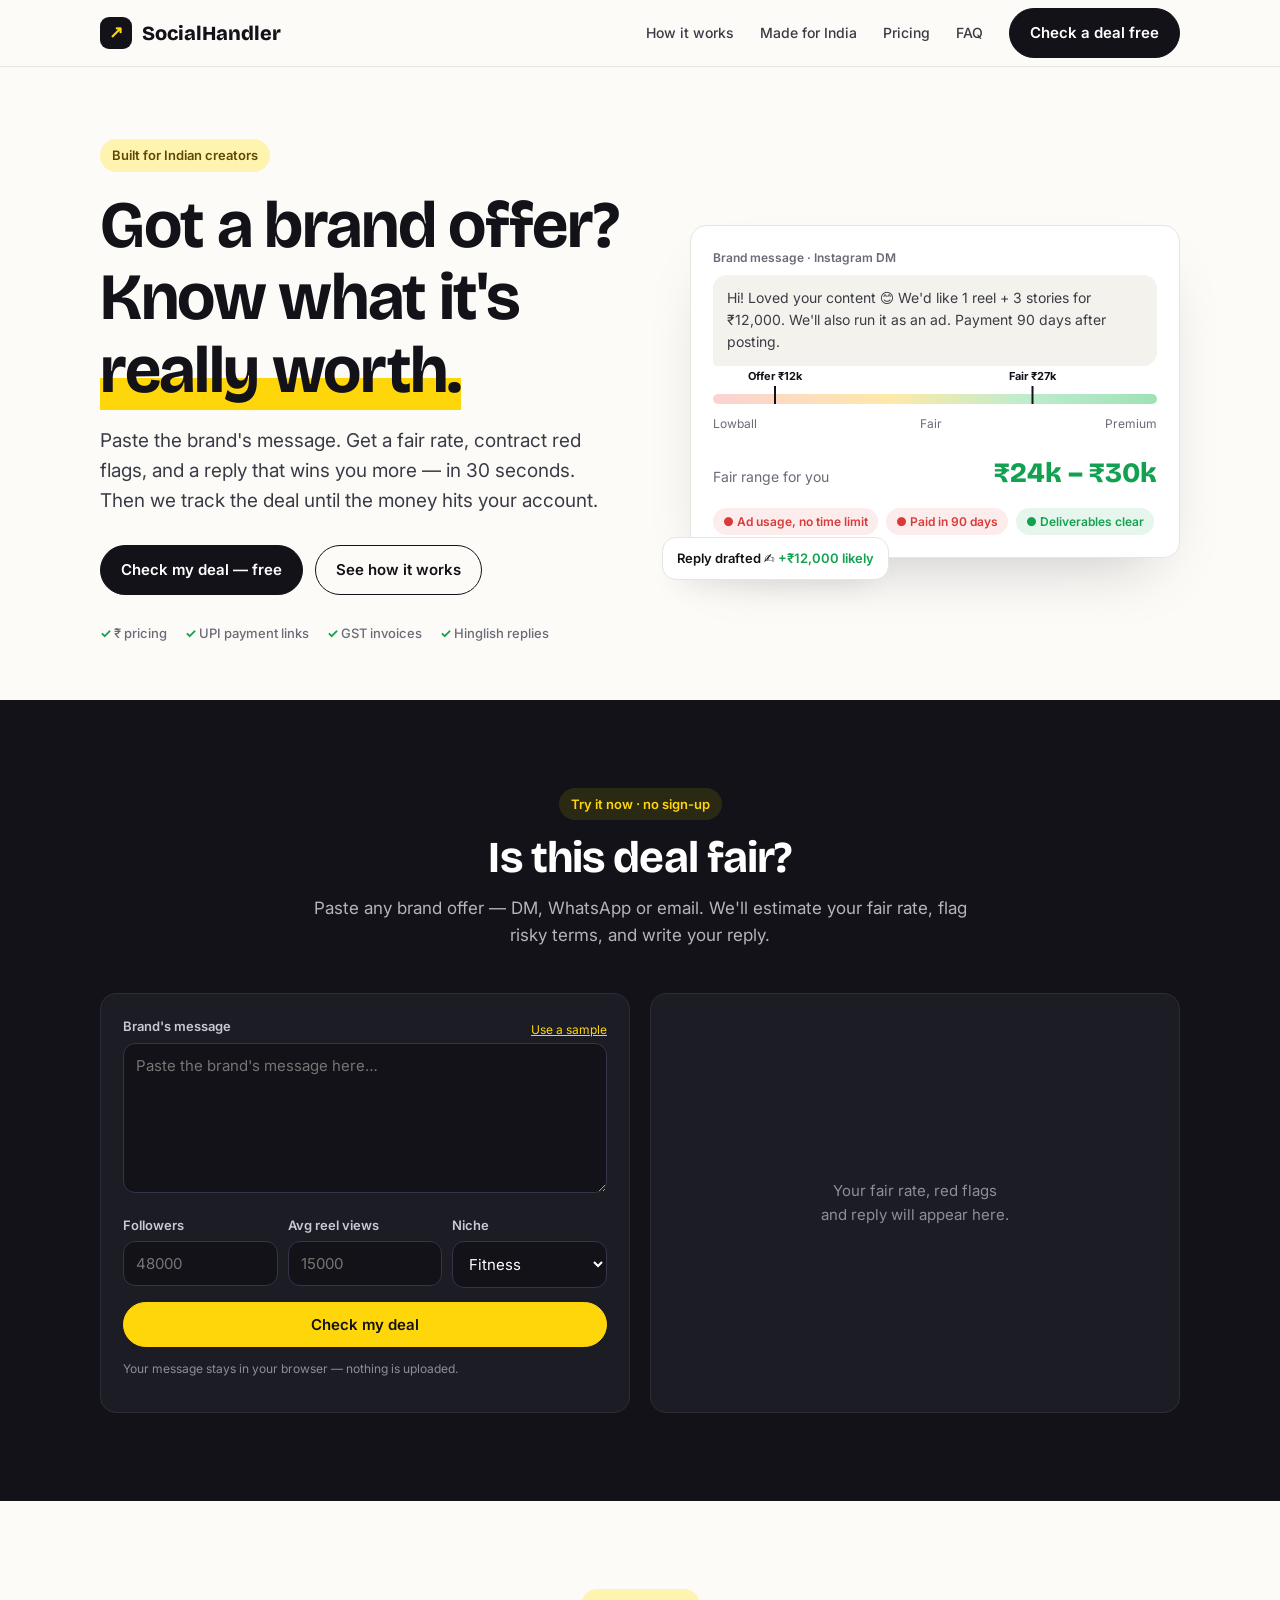
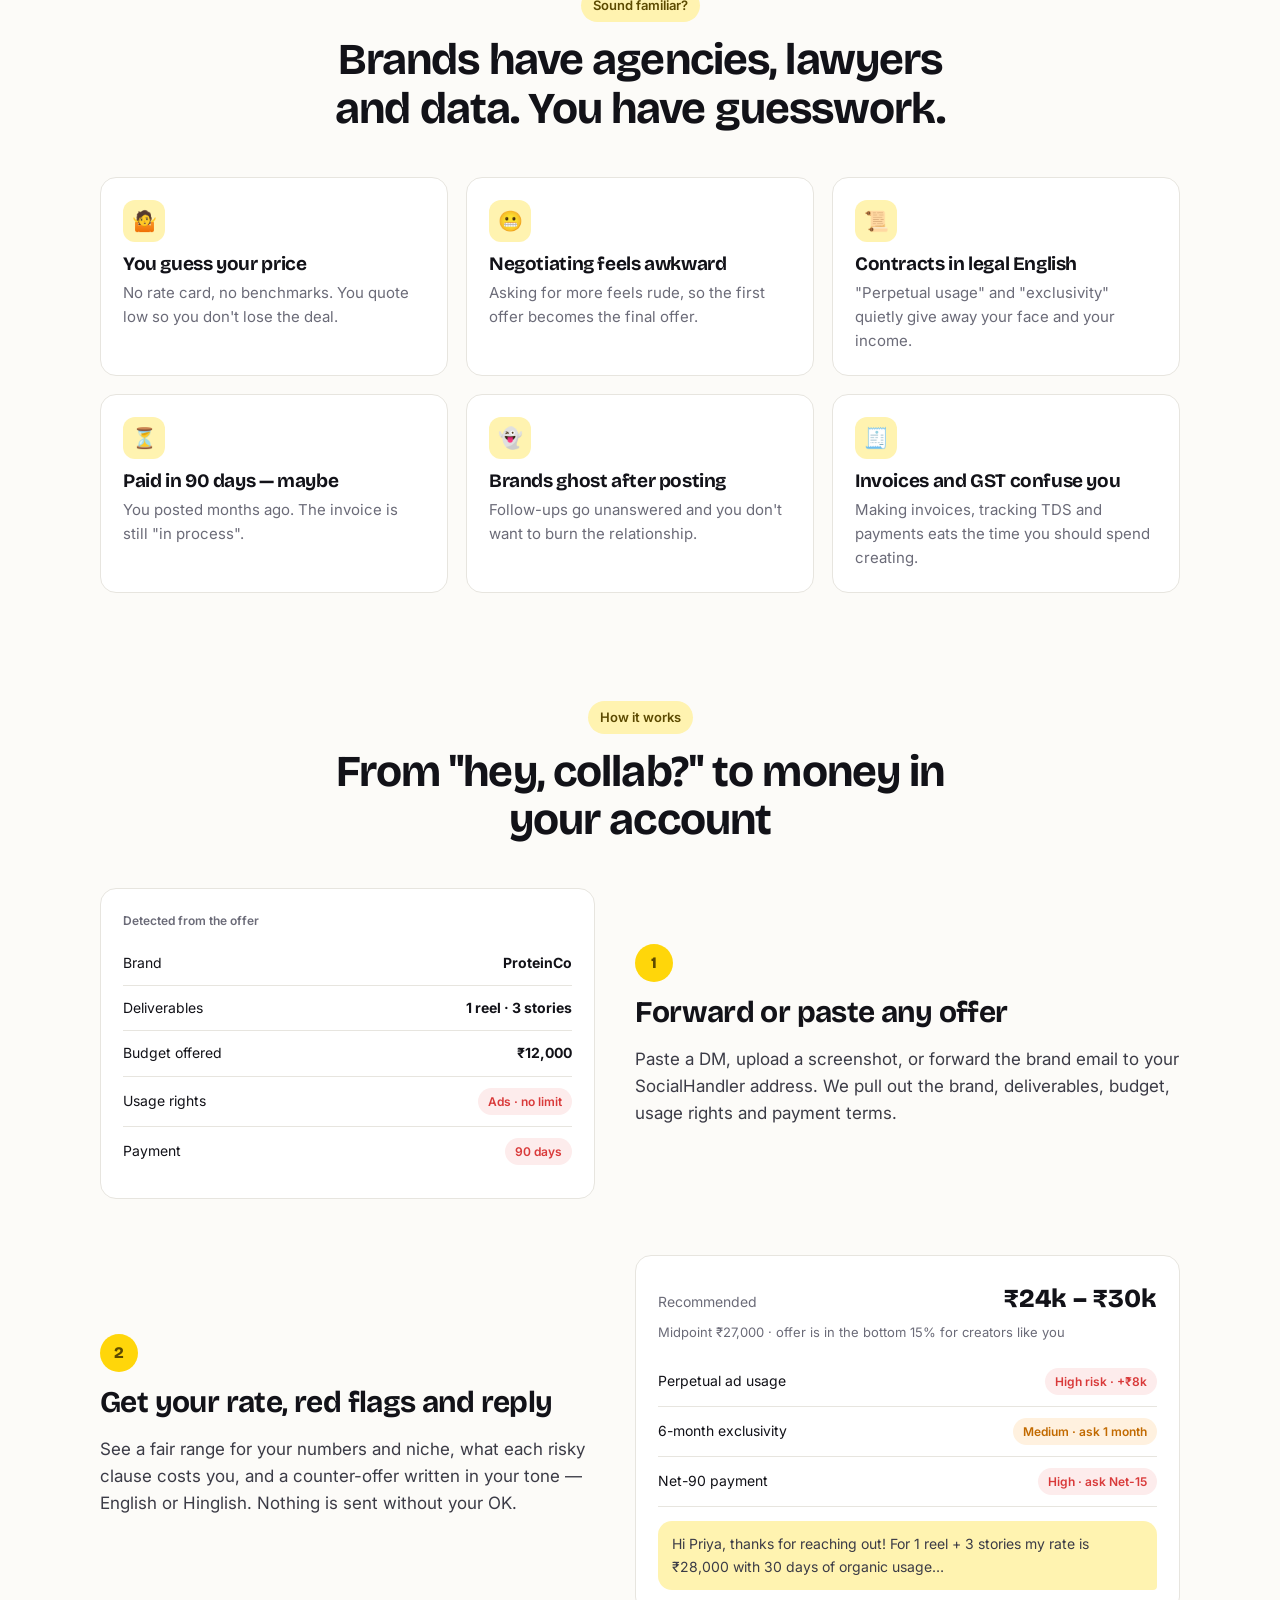
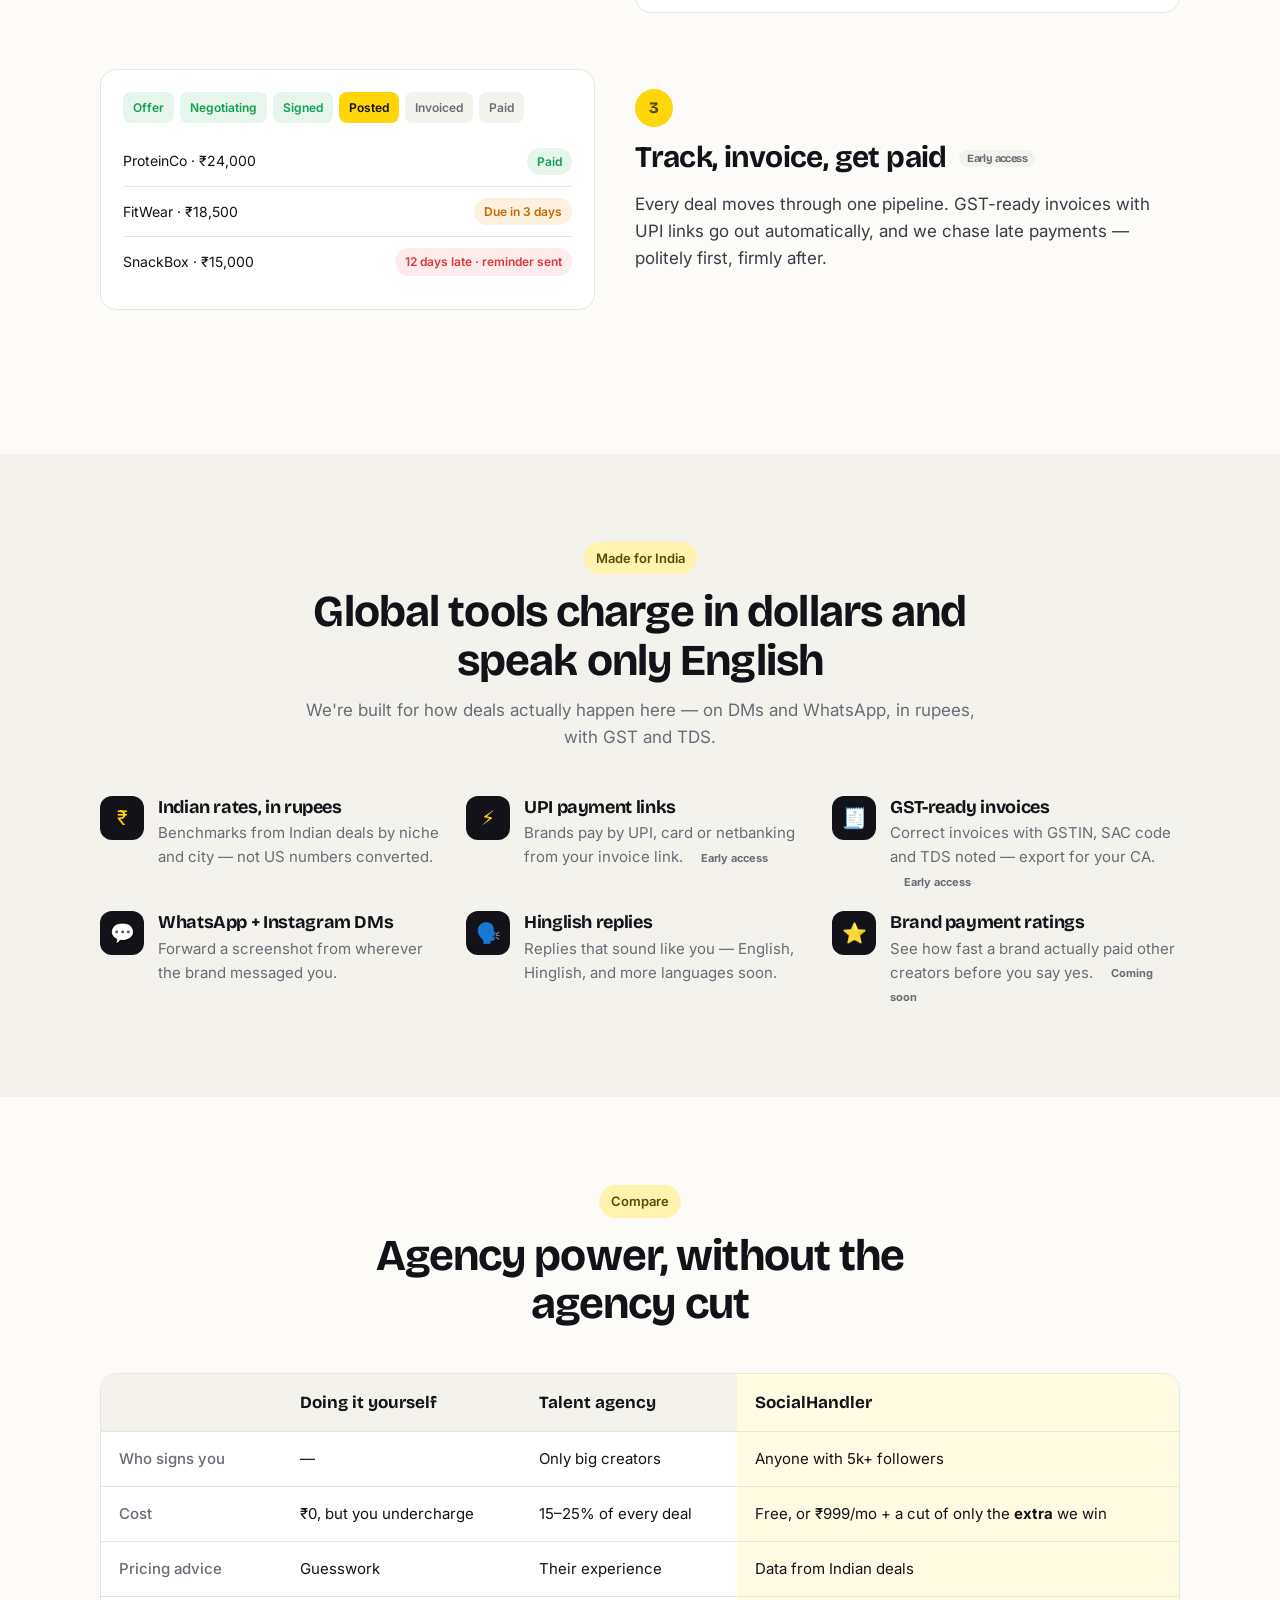
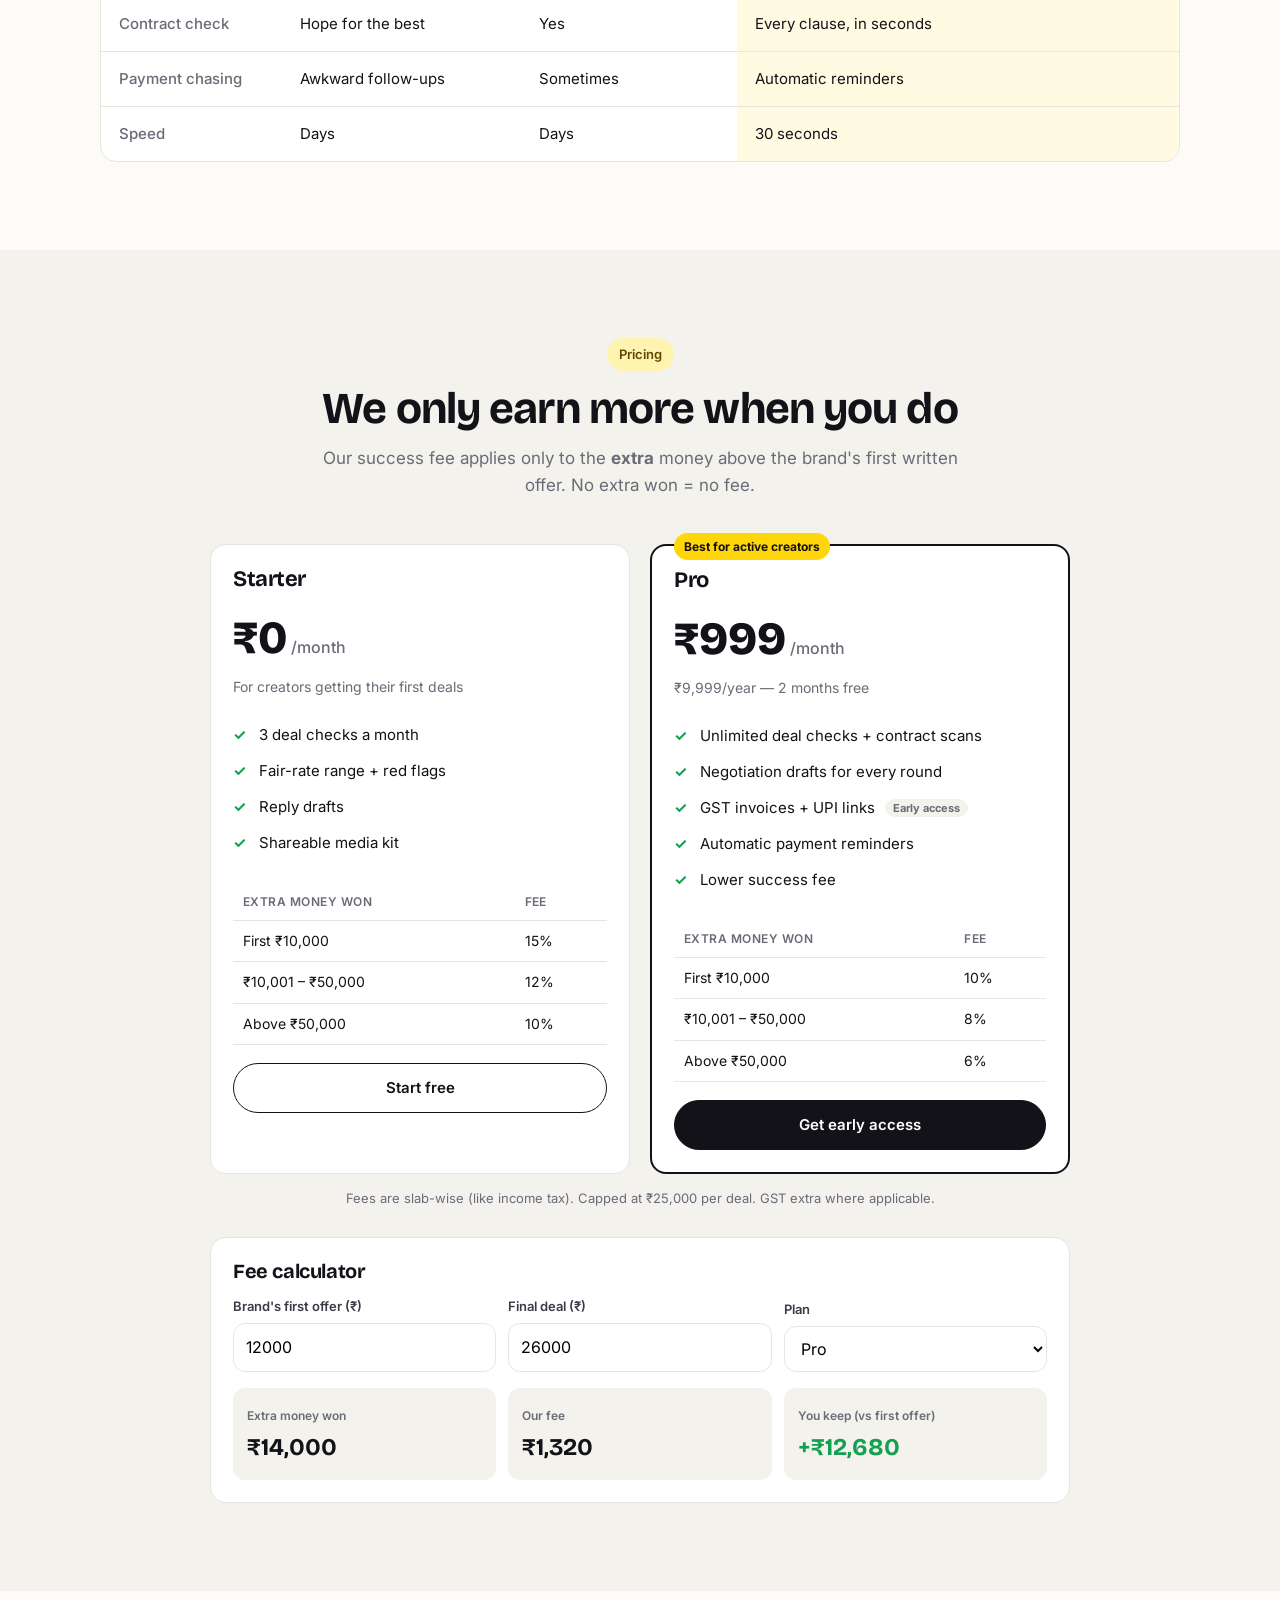
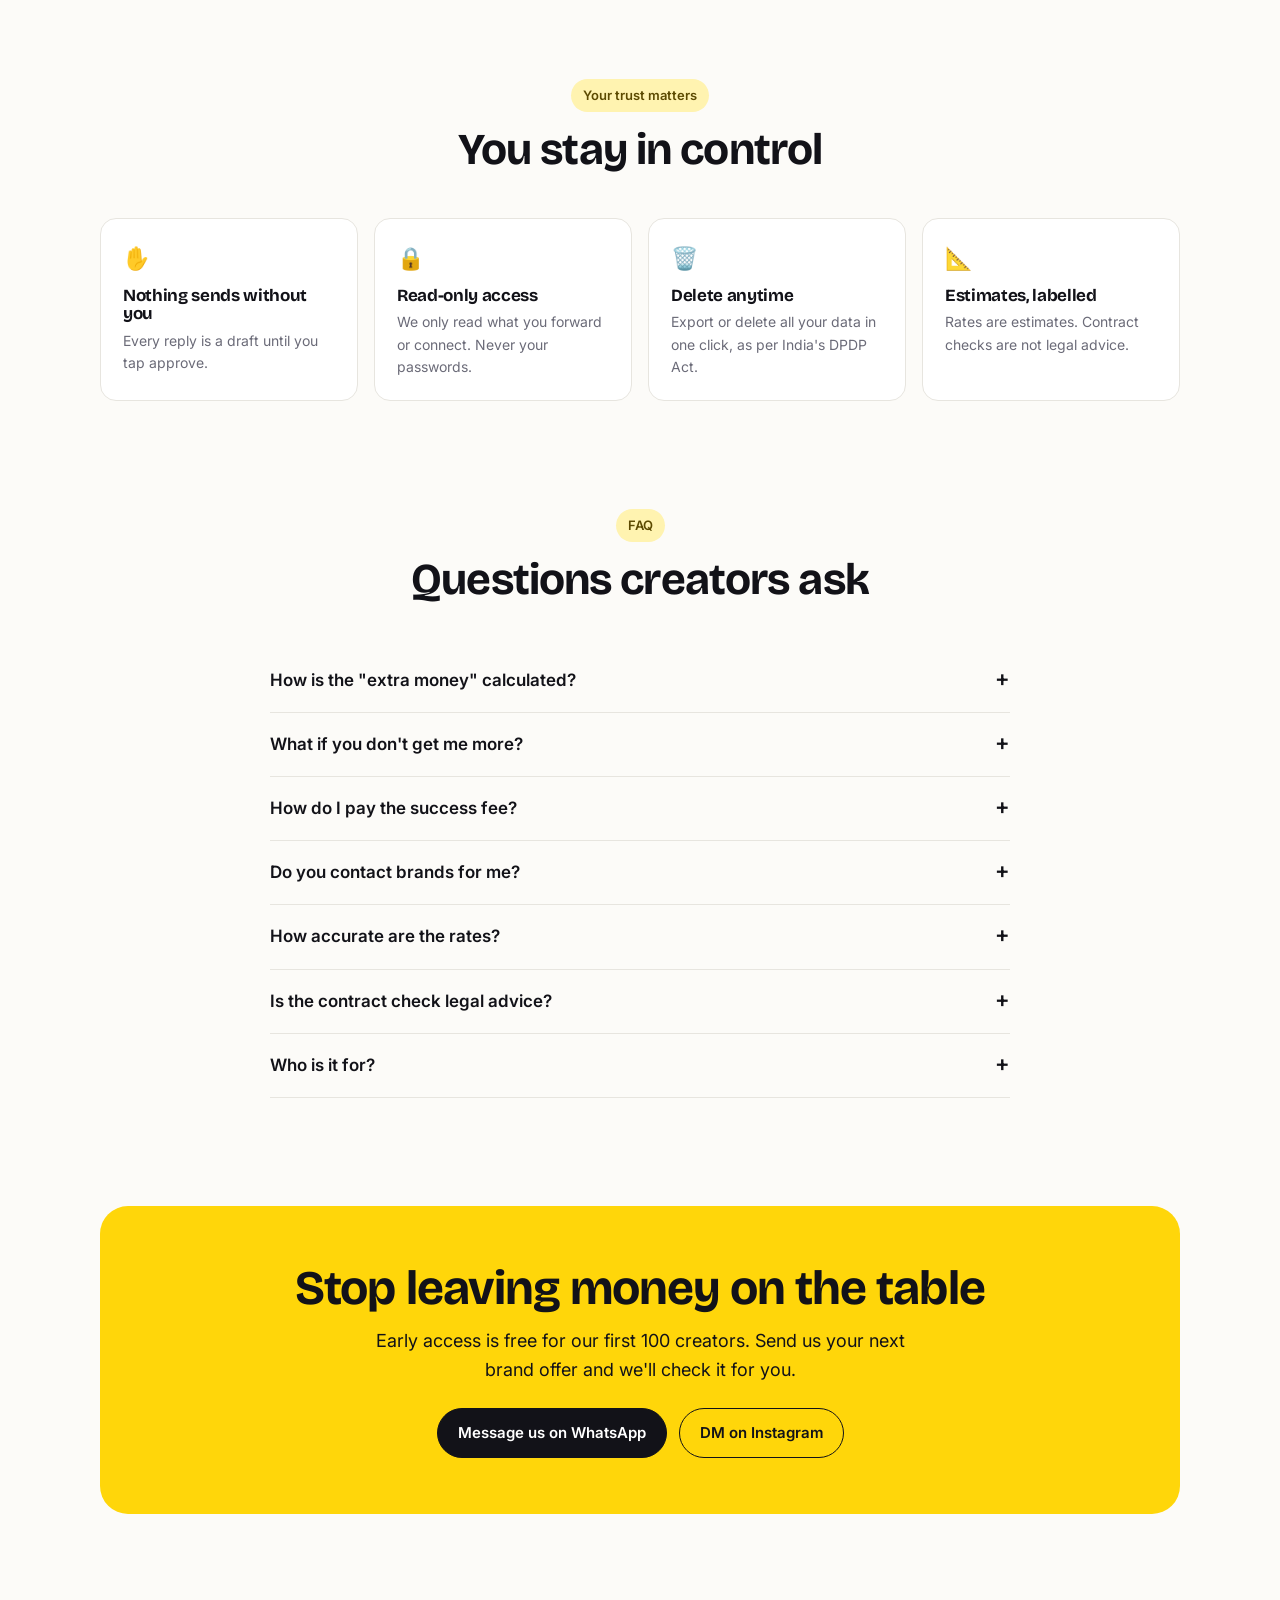
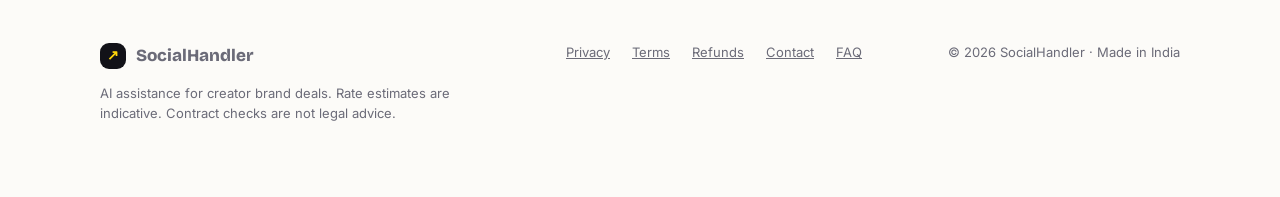
==== commit 6d37a918: "Add privacy, terms, refund and contact pages Co-Authored-By: Claude Opus 5.5 <noreply@anthropic.com>" ====
--- a/index.html
+++ b/index.html
@@ -409,14 +409,14 @@
 
 <footer><div class="wrap">
   <div><a class="logo" href="#" style="font-size:17px"><i style="width:26px;height:26px;font-size:14px">↗</i>SocialHandler</a><p style="max-width:380px">AI assistance for creator brand deals. Rate estimates are indicative. Contract checks are not legal advice.</p></div>
-  <div style="display:flex;gap:22px"><a href="#">Privacy</a><a href="#">Terms</a><a href="#">Refunds</a><a href="#faq">FAQ</a></div>
+  <div style="display:flex;gap:22px;flex-wrap:wrap"><a href="privacy.html">Privacy</a><a href="terms.html">Terms</a><a href="refund.html">Refunds</a><a href="contact.html">Contact</a><a href="#faq">FAQ</a></div>
   <div>© <span id="yr"></span> SocialHandler · Made in India</div>
 </div></footer>
 
 <script>
 /* ---- edit these before launch ---- */
 const CONFIG = {
-  whatsapp: "91XXXXXXXXXX",          // your WhatsApp number with country code, no +
+  whatsapp: "917990046790",          // your WhatsApp number with country code, no +
   instagram: "isthisdealfair",
 };
 
